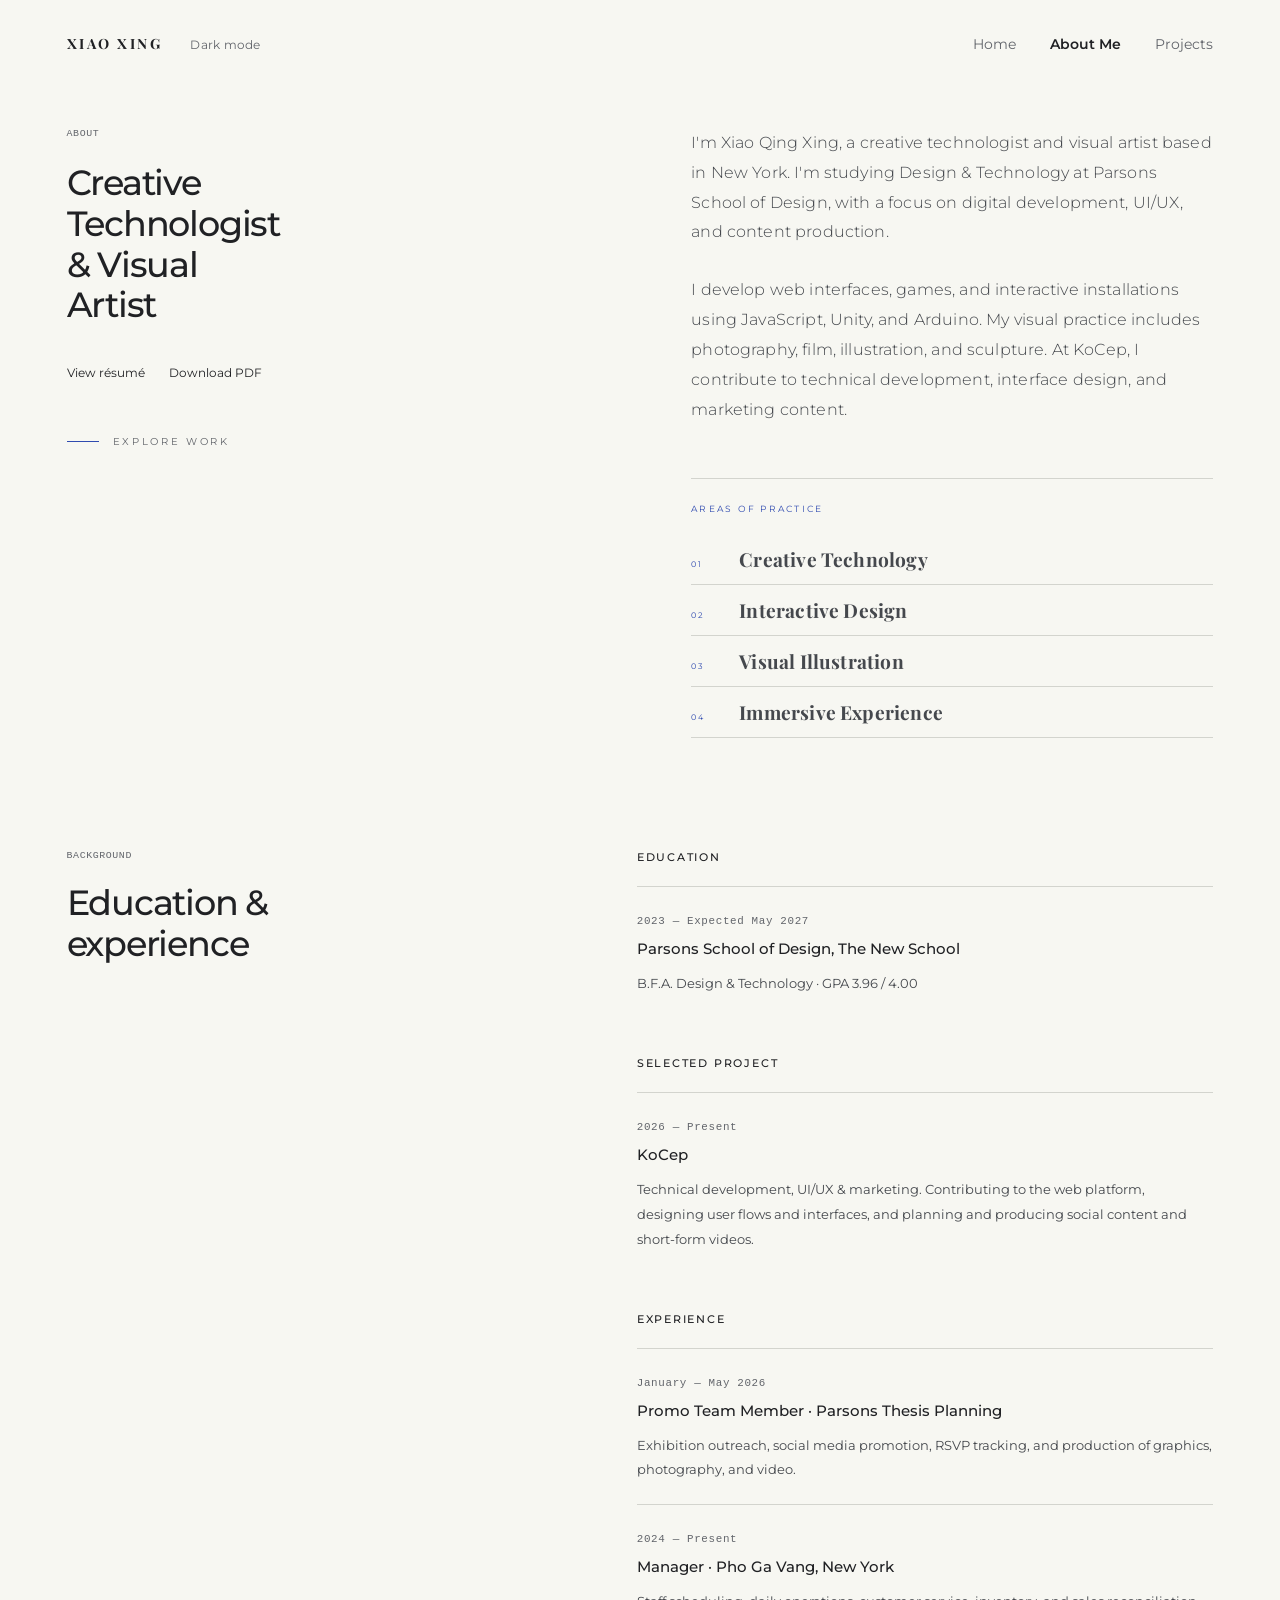
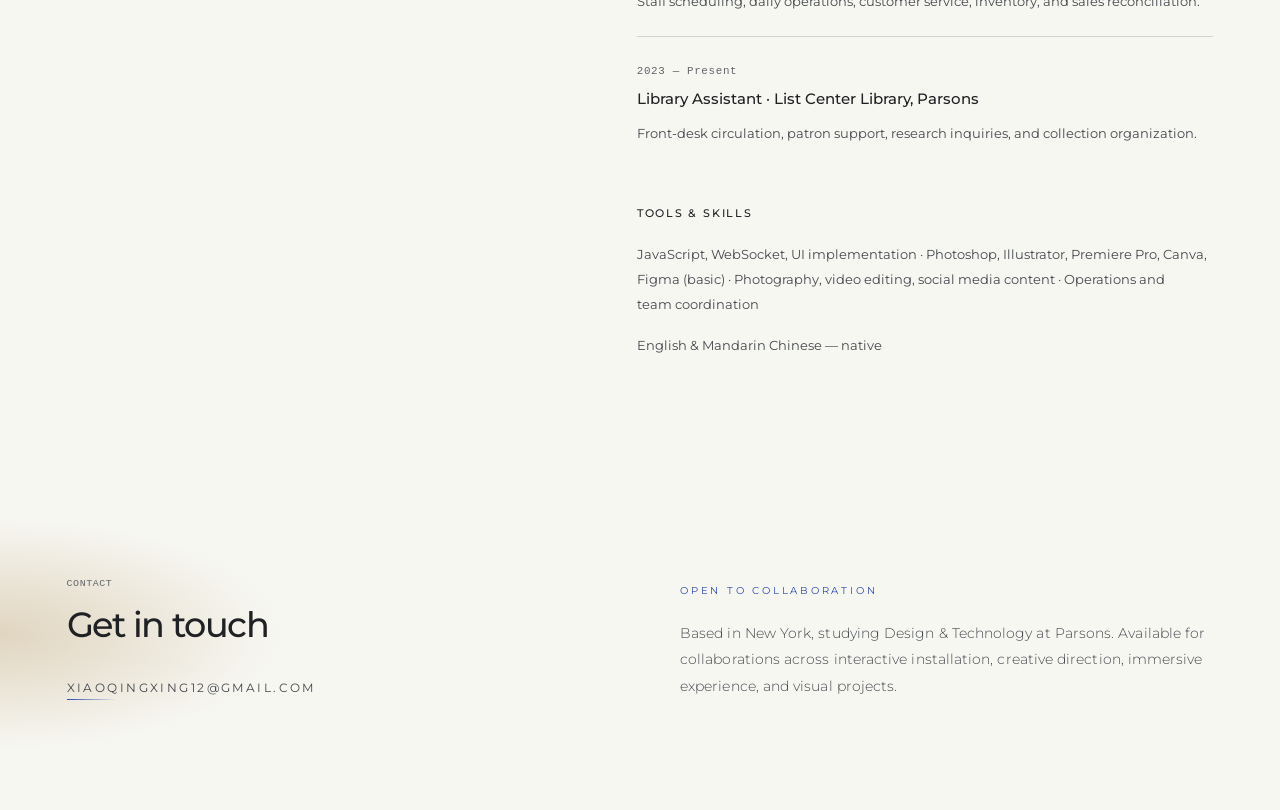
==== about.html @ e7145fca "new update" ====
<!DOCTYPE html>
<html lang="en">

<head>
  <meta charset="UTF-8">
  <meta name="viewport" content="width=device-width, initial-scale=1.0">
  <title>About Me — XIAO XING</title>
  <link rel="icon" type="image/svg+xml" href="favicon.svg">
  <link
    href="https://fonts.googleapis.com/css2?family=Playfair+Display:ital,wght@0,400;0,700;1,400;1,700&family=Montserrat:wght@300;400;500;600&display=swap"
    rel="stylesheet">
  <link rel="stylesheet" href="style.css">
</head>

<body>
  <script src="theme.js"></script>

  <nav id="mainNav" aria-label="Primary navigation">
    <div class="nav-inner">
      <div class="nav-left">
        <a class="logo" href="index.html">XIAO XING</a>
        <div class="theme-toggle"><button class="theme-button" id="themeToggle" type="button" aria-label="Switch to dark theme" aria-pressed="false">Dark mode</button></div>
      </div>
      <ul>
        <li><a href="index.html">Home</a></li>
        <li><a href="about.html" class="active" aria-current="page">About Me</a></li>
        <li><a href="projects.html">Projects</a></li>
      </ul>
    </div>
  </nav>

<main class="about-page">
  <section id="about-split">
    <div class="about-sticky-left">
      <span class="about-eyebrow">About</span>
      <h2 class="about-sticky-title">Creative<br><em>Technologist</em><br>&amp; Visual<br><em>Artist</em></h2>
      <div class="resume-actions"><a href="assets/xiao-xing-resume.pdf" target="_blank" rel="noopener">View résumé</a><a href="assets/xiao-xing-resume.pdf" download="Xiao-Qing-Xing-Resume.pdf">Download PDF</a></div>
      <a href="projects.html" class="about-sticky-cue">
        <span class="scroll-line"></span>
        <span class="scroll-label">explore work</span>
      </a>
    </div>
    <div class="about-scroll-right">
      <div class="about-panel about-panel--bio">
        <p class="about-bio">I'm Xiao Qing Xing, a creative technologist and visual artist based in New York. I'm studying Design &amp; Technology at Parsons School of Design, with a focus on digital development, UI/UX, and content production.</p>
        <p class="about-bio">I develop web interfaces, games, and interactive installations using JavaScript, Unity, and Arduino. My visual practice includes photography, film, illustration, and sculpture. At KoCep, I contribute to technical development, interface design, and marketing content.</p>
      </div>
      <div class="about-panel about-panel--tags">
        <span class="about-practice-label">Areas of practice</span>
        <div class="about-tags">
          <span class="about-tag">Creative Technology</span>
          <span class="about-tag">Interactive Design</span>
          <span class="about-tag">Visual Illustration</span>
          <span class="about-tag">Immersive Experience</span>
        </div>
      </div>
    </div>
  </section>

  <section class="resume-section" aria-labelledby="background-title">
    <div class="resume-heading"><span class="section-label">Background</span><h2 id="background-title">Education &amp;<br>experience</h2></div>
    <div class="resume-content">
      <h3>Education</h3>
      <article class="resume-entry"><span class="resume-date">2023 — Expected May 2027</span><h4>Parsons School of Design, The New School</h4><p>B.F.A. Design &amp; Technology · GPA 3.96 / 4.00</p></article>
      <h3>Selected project</h3>
      <article class="resume-entry"><span class="resume-date">2026 — Present</span><h4><a href="project.html?id=kocep">KoCep</a></h4><p>Technical development, UI/UX &amp; marketing. Contributing to the web platform, designing user flows and interfaces, and planning and producing social content and short-form videos.</p></article>
      <h3>Experience</h3>
      <article class="resume-entry"><span class="resume-date">January — May 2026</span><h4>Promo Team Member · Parsons Thesis Planning</h4><p>Exhibition outreach, social media promotion, RSVP tracking, and production of graphics, photography, and video.</p></article>
      <article class="resume-entry"><span class="resume-date">2024 — Present</span><h4>Manager · Pho Ga Vang, New York</h4><p>Staff scheduling, daily operations, customer service, inventory, and sales reconciliation.</p></article>
      <article class="resume-entry"><span class="resume-date">2023 — Present</span><h4>Library Assistant · List Center Library, Parsons</h4><p>Front-desk circulation, patron support, research inquiries, and collection organization.</p></article>
      <h3>Tools &amp; skills</h3>
      <p class="resume-skills">JavaScript, WebSocket, UI implementation · Photoshop, Illustrator, Premiere Pro, Canva, Figma (basic) · Photography, video editing, social media content · Operations and team coordination</p>
      <p class="resume-skills">English &amp; Mandarin Chinese — native</p>
    </div>
  </section>

  <section id="contact">
    <div class="contact-grid">
      <div class="contact-left reveal">
        <span class="section-label">Contact</span>
        <h2>Get in touch</h2>
        <a href="mailto:xiaoqingxing12@gmail.com" class="contact-email">xiaoqingxing12@gmail.com</a>
      </div>
      <div class="contact-right reveal">
        <span class="contact-bio-label">Open to collaboration</span>
        <p class="contact-bio">
          Based in New York, studying Design &amp; Technology at Parsons.
          Available for collaborations across interactive installation,
          creative direction, immersive experience, and visual projects.
        </p>

      </div>
    </div>
  </section>

</main>
  <script type="module" src="script.js"></script>
  <script src="cursor.js"></script>
</body>
</html>
---- style.css ----
*,
*::before,
*::after {
    margin: 0;
    padding: 0;
    box-sizing: border-box;
}

:root {
    --black: #020202;
    --white: #f4f0eb;
    --surface: #141414;
    --surface-2: #1c1c1c;
    --dim: rgba(255, 255, 255, 0.50);
    --mid: rgba(255, 255, 255, 0.76);
    --accent: #c8ff47;
    --accent-lo: rgba(200, 255, 71, 0.12);
    --serif: 'Playfair Display', serif;
    --sans: 'Montserrat', sans-serif;
    --ease: cubic-bezier(0.16, 1, 0.3, 1);
    --ease2: cubic-bezier(0.45, 0, 0.55, 1);
    --pad: 80px;
    --t1: .28s;
    --t2: .6s;
    --t3: 1.0s;
    --t4: 1.55s;
}

html {
    background: var(--black);
    color: var(--white);
    font-family: var(--sans);
    font-size: 17px;
    -webkit-font-smoothing: antialiased;
    scroll-behavior: auto;
}

body {
    background: var(--black);
    overflow-x: hidden;
}

a {
    color: inherit;
    text-decoration: none;
}

img,
video {
    display: block;
    max-width: 100%;
}

::selection {
    background: var(--accent);
    color: var(--black);
}

::-webkit-scrollbar {
    width: 1px;
    background: var(--black);
}

::-webkit-scrollbar-thumb {
    background: rgba(255, 255, 255, 0.08);
}

* {
    cursor: url("data:image/svg+xml,%3Csvg xmlns='http://www.w3.org/2000/svg' width='20' height='22' viewBox='0 0 20 22'%3E%3Cpath d='M2 1 L2 18 L6 13 L9 20 L12 18 L9 11 L14 11 Z' fill='%23020202' stroke='%23c8ff47' stroke-width='1.5' stroke-linejoin='miter'/%3E%3C/svg%3E") 2 1, auto;
}

a,
button,
.project,
.collage-card,
.hcard,
.related-card,
.gal-nav,
.gal-postcard,
.thumb,
.filter-btn {
    cursor: url("data:image/svg+xml,%3Csvg xmlns='http://www.w3.org/2000/svg' width='20' height='22' viewBox='0 0 20 22'%3E%3Cpath d='M2 1 L2 18 L6 13 L9 20 L12 18 L9 11 L14 11 Z' fill='%23020202' stroke='%23c8ff47' stroke-width='1.5' stroke-linejoin='miter'/%3E%3C/svg%3E") 2 1, pointer;
}

/* ===== NAV ===== */
nav {
    position: fixed;
    top: 0;
    width: 100%;
    height: 80px;
    padding: 0 var(--pad);
    display: flex;
    align-items: center;
    z-index: 500;
    transition: background var(--t2), backdrop-filter var(--t2);
    background: transparent;
}

nav.scrolled {
    background: rgba(2, 2, 2, 0.88);
    backdrop-filter: blur(16px);
    -webkit-backdrop-filter: blur(16px);
}

.nav-inner {
    position: relative;
    width: 100%;
    display: flex;
    align-items: center;
    justify-content: space-between;
}

/* Left side: logo + toggle stacked */
.nav-left {
    display: flex;
    flex-direction: column;
    gap: 6px;
    align-items: flex-start;
}

.logo {
    font-family: var(--serif);
    font-size: .92rem;
    font-weight: 400;
    letter-spacing: .48em;
    text-transform: uppercase;
    color: var(--white);
    transition: color var(--t1);
    line-height: 1;
}

.logo:hover {
    color: var(--accent);
}

/* ===== THEME TOGGLE ===== */
.theme-toggle {
    display: flex;
    align-items: center;
    gap: 8px;
}

.theme-toggle-label {
    font-size: .58rem;
    letter-spacing: .2em;
    text-transform: uppercase;
    color: var(--dim);
    transition: color var(--t1);
}

.theme-switch {
    position: relative;
    width: 38px;
    height: 20px;
}

.theme-switch input {
    opacity: 0;
    width: 0;
    height: 0;
}

.theme-slider {
    position: absolute;
    inset: 0;
    background: rgba(255, 255, 255, 0.08);
    border: 1px solid rgba(255, 255, 255, 0.14);
    transition: background var(--t2), border-color var(--t2);
    cursor: pointer;
}

.theme-slider::before {
    content: '';
    position: absolute;
    width: 12px;
    height: 12px;
    left: 3px;
    top: 3px;
    background: var(--accent);
    transition: transform var(--t2) var(--ease), background var(--t2);
}

.theme-switch input:checked+.theme-slider {
    background: rgba(0, 0, 0, 0.08);
    border-color: rgba(0, 0, 0, 0.18);
}

.theme-switch input:checked+.theme-slider::before {
    transform: translateX(18px);
}

nav ul {
    display: flex;
    gap: 46px;
    list-style: none;
}

nav a:not(.logo) {
    font-size: .68rem;
    letter-spacing: .2em;
    text-transform: uppercase;
    color: var(--dim);
    position: relative;
    padding-bottom: 3px;
    transition: color var(--t1);
}

nav a:not(.logo)::after {
    content: '';
    position: absolute;
    bottom: 0;
    left: 0;
    width: 0;
    height: 1px;
    background: var(--accent);
    transition: width var(--t2) var(--ease);
}

nav a:not(.logo):hover,
nav a.active {
    color: var(--white);
}

nav a:not(.logo):hover::after,
nav a.active::after {
    width: 100%;
}

/* ===== INTRO ===== */
#intro {
    height: 115vh;
    position: relative;
}

.intro-bg {
    position: absolute;
    inset: 0;
    will-change: transform;
    background:
        radial-gradient(ellipse 70% 50% at 50% 38%, #18120a 0%, transparent 68%),
        var(--black);
}

.intro-bg::after {
    content: '';
    position: absolute;
    inset: 0;
    pointer-events: none;
    opacity: .22;
    background-image: url("data:image/svg+xml,%3Csvg viewBox='0 0 512 512' xmlns='http://www.w3.org/2000/svg'%3E%3Cfilter id='g'%3E%3CfeTurbulence type='fractalNoise' baseFrequency='.72' numOctaves='4' stitchTiles='stitch'/%3E%3C/filter%3E%3Crect width='100%25' height='100%25' filter='url(%23g)' opacity='.06'/%3E%3C/svg%3E");
}

.intro-inner {
    position: sticky;
    top: 28%;
    text-align: center;
    z-index: 2;
    will-change: transform, opacity;
    padding: 0 var(--pad);
}

.intro-eyebrow {
    display: block;
    font-size: .64rem;
    letter-spacing: .42em;
    text-transform: uppercase;
    color: var(--dim);
    margin-bottom: 24px;
}

.intro-inner h1 {
    font-family: var(--serif);
    font-size: clamp(4.5rem, 10vw, 12rem);
    font-weight: 800;
    font-style: normal;
    letter-spacing: .16em;
    line-height: 1;
    color: var(--white);
}

.intro-divider {
    display: flex;
    align-items: center;
    gap: 18px;
    justify-content: center;
    margin: 20px 0;
}

.intro-divider span {
    display: block;
    height: 1px;
    width: 44px;
    background: linear-gradient(to right, transparent, var(--accent));
}

.intro-divider span:last-child {
    background: linear-gradient(to left, transparent, var(--accent));
}

.intro-divider i {
    display: block;
    width: 4px;
    height: 4px;
    border-radius: 50%;
    background: var(--accent);
    opacity: .6;
    font-style: normal;
}

.intro-sub {
    font-size: .68rem;
    letter-spacing: .26em;
    text-transform: uppercase;
    color: var(--dim);
    max-width: 520px;
    margin: 0 auto;
    line-height: 2;
}

.intro-scroll-hint {
    display: block;
    margin-top: 36px;
    font-size: .58rem;
    letter-spacing: .4em;
    text-transform: uppercase;
    color: var(--dim);
    animation: pulse 2.8s ease-in-out infinite;
    pointer-events: none;
}

@keyframes pulse {

    0%,
    100% {
        opacity: .15
    }

    50% {
        opacity: .6
    }
}

/* ===== SPLIT ABOUT ===== */
#about-split {
    display: grid;
    grid-template-columns: 1fr 1fr;
    position: relative;
}

.about-sticky-left {
    position: sticky;
    top: 0;
    height: 100vh;
    display: flex;
    flex-direction: column;
    justify-content: center;
    padding: 0 60px 0 var(--pad);
}

.about-eyebrow {
    font-size: .62rem;
    letter-spacing: .38em;
    text-transform: uppercase;
    color: var(--accent);
    margin-bottom: 24px;
    display: block;
}

.about-sticky-title {
    font-family: var(--serif);
    font-size: clamp(2.4rem, 3.8vw, 4.2rem);
    font-weight: 700;
    line-height: 1.14;
    color: var(--white);
}

.about-sticky-title em {
    font-style: italic;
}

.about-sticky-cue {
    display: flex;
    align-items: center;
    gap: 14px;
    margin-top: 44px;
    width: fit-content;
    transition: gap var(--t2);
}

.about-sticky-cue:hover {
    gap: 22px;
}

.scroll-line {
    display: block;
    width: 32px;
    height: 1px;
    background: var(--accent);
    transition: width var(--t2) var(--ease);
}

.about-sticky-cue:hover .scroll-line {
    width: 54px;
}

.scroll-label {
    font-size: .6rem;
    letter-spacing: .28em;
    text-transform: uppercase;
    color: var(--dim);
    transition: color var(--t1);
}

.about-sticky-cue:hover .scroll-label {
    color: var(--accent);
}

.about-scroll-right {
    display: flex;
    flex-direction: column;
}

.about-panel {
    min-height: 45vh;
    display: flex;
    flex-direction: column;
    justify-content: center;
    padding: 60px var(--pad) 60px 60px;
}

.about-panel--bio {
    min-height: 55vh;
}

.about-panel--tags {
    min-height: 35vh;
}

.about-panel--closing {
    min-height: 40vh;
    justify-content: flex-end;
    padding-bottom: 80px;
}

.about-bio {
    font-size: 1rem;
    line-height: 2.1;
    color: var(--mid);
    font-weight: 300;
    letter-spacing: .03em;
    max-width: 460px;
    margin-top: 1.8em;
}

.about-tags {
    display: flex;
    flex-wrap: wrap;
    gap: 10px;
}

.about-tag {
    font-size: .58rem;
    letter-spacing: .18em;
    text-transform: uppercase;
    color: var(--dim);
    border: 1px solid rgba(255, 255, 255, 0.07);
    padding: 8px 18px;
    transition: color var(--t1), border-color var(--t1);
}

.about-tag:hover {
    color: var(--accent);
    border-color: rgba(185, 160, 122, 0.35);
}

.about-closing-text {
    font-family: var(--serif);
    font-size: clamp(1.6rem, 2.8vw, 2.8rem);
    font-weight: 700;
    color: rgba(255, 255, 255, 0.22);
    line-height: 1.2;
    margin-bottom: 36px;
}

.about-closing-text em {
    font-style: italic;
}

.about-drop-line {
    width: 1px;
    height: 90px;
    background: linear-gradient(to bottom, var(--accent), transparent);
    opacity: .38;
}

/* ===== SECTION LABEL ===== */
.section-label {
    display: block;
    font-size: .62rem;
    letter-spacing: .34em;
    text-transform: uppercase;
    color: var(--accent);
    margin-bottom: 14px;
}

/* ===== CREATIVE TECH FEATURE ===== */
#creative-tech-feature {
    padding: 110px 0 0;
}

.ct-header {
    display: grid;
    grid-template-columns: 1fr 1fr;
    gap: 48px;
    padding: 0 var(--pad) 60px;
}

.ct-header-left h2 {
    font-family: var(--serif);
    font-size: clamp(2.2rem, 4vw, 4.6rem);
    font-weight: 700;
    line-height: 1.05;
    letter-spacing: .02em;
}

.ct-header-left h2 em {
    font-style: italic;
}

.ct-header-right {
    display: flex;
    flex-direction: column;
    justify-content: flex-end;
    gap: 22px;
}

.ct-desc {
    font-size: .9rem;
    line-height: 1.95;
    color: var(--mid);
    font-weight: 300;
    letter-spacing: .02em;
}

.ct-link {
    display: inline-flex;
    align-items: center;
    gap: 16px;
    font-size: .64rem;
    letter-spacing: .24em;
    text-transform: uppercase;
    color: var(--white);
    width: fit-content;
    transition: color var(--t1), gap var(--t2);
}

.link-line {
    display: block;
    width: 30px;
    height: 1px;
    background: var(--accent);
    transition: width var(--t2) var(--ease);
}

.ct-link:hover {
    color: var(--accent);
    gap: 22px;
}

.ct-link:hover .link-line {
    width: 50px;
}

/* ===== COLLAGE ===== */
.ct-collage {
    margin: 0 var(--pad);
    display: grid;
    grid-template-columns: repeat(12, 1fr);
    grid-template-rows: 280px 200px 240px;
    gap: 8px;
}

.collage-card {
    overflow: hidden;
    position: relative;
    background: var(--surface);
    min-height: 0;
}

/* ROW 1 — 3 cards: big | medium | small */
.collage-card[data-slot="1"] {
    grid-column: 1 / 6;
    grid-row: 1 / 2;
}

.collage-card[data-slot="2"] {
    grid-column: 6 / 10;
    grid-row: 1 / 2;
}

.collage-card[data-slot="3"] {
    grid-column: 10 / 13;
    grid-row: 1 / 2;
}

/* ROW 2 — 3 cards: small | small | wide */
.collage-card[data-slot="4"] {
    grid-column: 1 / 4;
    grid-row: 2 / 3;
}

.collage-card[data-slot="5"] {
    grid-column: 4 / 7;
    grid-row: 2 / 3;
}

.collage-card[data-slot="6"] {
    grid-column: 7 / 13;
    grid-row: 2 / 3;
}

/* ROW 3 — 3 cards: wide | medium | small */
.collage-card[data-slot="7"] {
    grid-column: 1 / 5;
    grid-row: 3 / 4;
}

.collage-card[data-slot="8"] {
    grid-column: 5 / 9;
    grid-row: 3 / 4;
}

.collage-card[data-slot="9"] {
    grid-column: 9 / 13;
    grid-row: 3 / 4;
}

.collage-card img {
    width: 100%;
    height: 100%;
    object-fit: cover;
    filter: brightness(1) saturate(1);
    transition: transform var(--t4) var(--ease), filter var(--t2);
}

.collage-card:hover img {
    transform: scale(1.055);
    filter: brightness(.82) saturate(1.08);
}

.collage-overlay {
    position: absolute;
    inset: 0;
    z-index: 1;
    background: linear-gradient(to top, rgba(2, 2, 2, .9) 0%, transparent 52%);
    opacity: 0;
    transition: opacity var(--t2);
}

.collage-card:hover .collage-overlay {
    opacity: 1;
}

.collage-caption {
    position: absolute;
    bottom: 0;
    left: 0;
    right: 0;
    padding: 18px 20px;
    z-index: 2;
    opacity: 0;
    transform: translateY(8px);
    transition: opacity var(--t2) var(--ease), transform var(--t2) var(--ease);
}

.collage-card:hover .collage-caption {
    opacity: 1;
    transform: translateY(0);
}

.collage-title {
    font-family: var(--serif);
    font-size: 1rem;
    font-style: normal;
    font-weight: 700;
    color: var(--white);
    display: block;
    line-height: 1.2;
}

.collage-year {
    font-size: .56rem;
    letter-spacing: .2em;
    color: var(--accent);
    text-transform: uppercase;
    margin-top: 4px;
    display: block;
}

.collage-badge {
    position: absolute;
    top: 12px;
    right: 12px;
    z-index: 3;
    font-size: .54rem;
    letter-spacing: .18em;
    text-transform: uppercase;
    color: var(--white);
    background: rgba(0, 0, 0, .55);
    border: 1px solid rgba(255, 255, 255, 0.1);
    padding: 4px 10px;
}

.collage-card.reveal {
    opacity: 0;
    transform: translateY(18px);
    transition: opacity var(--t3) var(--ease), transform var(--t3) var(--ease);
}

.collage-card.reveal.visible {
    opacity: 1;
    transform: translateY(0);
}

/* ===== INFINITE LOOP STRIP ===== */
#other-featured {
    padding: 110px 0 0;
}

.hscroll-header {
    padding: 0 var(--pad) 44px;
    display: flex;
    flex-direction: column;
}

.hscroll-header h2 {
    font-family: var(--serif);
    font-size: clamp(2rem, 3.4vw, 3.8rem);
    font-weight: 700;
    line-height: 1.05;
    letter-spacing: .02em;
}

.hscroll-header h2 em {
    font-style: italic;
}

.loop-strip-outer {
    position: relative;
    overflow: hidden;
    padding: 0 var(--pad);
    contain: layout;
}

.loop-fade-left,
.loop-fade-right {
    position: absolute;
    top: 0;
    bottom: 0;
    width: 120px;
    z-index: 4;
    pointer-events: none;
}

.loop-fade-left {
    left: 0;
    background: linear-gradient(to right, var(--black), transparent);
}

.loop-fade-right {
    right: 0;
    background: linear-gradient(to left, var(--black), transparent);
}

.loop-track-wrap {
    overflow: hidden;
    width: 100%;
    position: relative;
}

.loop-track {
    display: flex;
    gap: 14px;
    width: max-content;
    animation: loopScroll 36s linear infinite;
    will-change: transform;
    transform: translateZ(0);
    backface-visibility: hidden;
    -webkit-backface-visibility: hidden;
}

.loop-track:hover {
    animation-play-state: paused;
}

@keyframes loopScroll {
    0% {
        transform: translateX(0);
    }

    100% {
        transform: translateX(-50%);
    }
}

.hcard {
    flex: 0 0 300px;
    background: var(--surface);
    display: flex;
    flex-direction: column;
    overflow: hidden;
}

.hcard-img {
    width: 100%;
    aspect-ratio: 3/2;
    overflow: hidden;
    background: var(--surface-2);
    contain: strict;
}

.hcard-img img {
    width: 100%;
    height: 100%;
    object-fit: cover;
    filter: brightness(1) saturate(1);
    transition: transform var(--t4) var(--ease), filter var(--t2);
    content-visibility: auto;
}

.hcard:hover .hcard-img img {
    transform: scale(1.06);
    filter: brightness(.82) saturate(1.08);
}

.hcard-info {
    padding: 16px 18px 20px;
    display: flex;
    flex-direction: column;
    gap: 5px;
    border-top: 1px solid rgba(255, 255, 255, 0.04);
    transition: border-color var(--t1);
}

.hcard:hover .hcard-info {
    border-color: var(--accent);
}

.hcard-cat {
    font-size: .56rem;
    letter-spacing: .22em;
    text-transform: uppercase;
    color: var(--accent);
}

.hcard-title {
    font-family: var(--serif);
    font-size: 1rem;
    font-weight: 700;
    font-style: normal;
    color: var(--white);
    line-height: 1.22;
}

.hcard-year {
    font-size: .54rem;
    letter-spacing: .18em;
    color: var(--dim);
    text-transform: uppercase;
    margin-top: 2px;
}

.hscroll-hint {
    display: flex;
    align-items: center;
    gap: 16px;
    padding: 20px var(--pad);
    font-size: .58rem;
    letter-spacing: .3em;
    text-transform: uppercase;
    color: var(--dim);
}

.hscroll-line {
    flex: 1;
    height: 1px;
    background: rgba(255, 255, 255, 0.05);
}

/* ===== CONTACT ===== */
#contact {
    padding: 120px var(--pad) 110px;
    position: relative;
    overflow: hidden;
}

#contact::before {
    content: '';
    position: absolute;
    inset: 0;
    pointer-events: none;
    background: radial-gradient(ellipse 40% 60% at 0% 50%, #130f09 0%, transparent 55%);
}

.contact-grid {
    position: relative;
    display: grid;
    grid-template-columns: 1fr 1fr;
    gap: 80px;
    align-items: start;
}

.contact-left h2 {
    font-family: var(--serif);
    font-size: clamp(2.4rem, 4.6vw, 5rem);
    font-weight: 700;
    line-height: .96;
    letter-spacing: .02em;
    margin: 16px 0 32px;
    color: var(--white);
}

.contact-left h2 em {
    font-style: italic;
}

.contact-email {
    font-size: .76rem;
    letter-spacing: .2em;
    text-transform: uppercase;
    color: var(--mid);
    position: relative;
    padding-bottom: 5px;
    display: inline-block;
    transition: color var(--t1);
}

.contact-email::after {
    content: '';
    position: absolute;
    bottom: 0;
    left: 0;
    width: 100%;
    height: 1px;
    background: linear-gradient(to right, var(--accent), transparent);
    transform: scaleX(.2);
    transform-origin: left;
    transition: transform var(--t2) var(--ease);
}

.contact-email:hover {
    color: var(--accent);
}

.contact-email:hover::after {
    transform: scaleX(1);
}

.contact-right {
    display: flex;
    flex-direction: column;
    gap: 22px;
    padding-top: 6px;
}

.contact-bio-label {
    font-size: .62rem;
    letter-spacing: .28em;
    text-transform: uppercase;
    color: var(--accent);
    display: block;
    margin-bottom: 2px;
}

.contact-bio {
    font-size: .9rem;
    line-height: 2;
    color: var(--mid);
    font-weight: 300;
    letter-spacing: .02em;
}

.contact-collab {
    font-size: .82rem;
    letter-spacing: .04em;
    color: rgba(255, 255, 255, 0.35);
    line-height: 1.7;
    font-family: var(--serif);
    font-style: italic;
}

/* ===== REVEAL ===== */
.reveal {
    opacity: 0;
    transform: translateY(20px);
    transition: opacity var(--t3) var(--ease), transform var(--t3) var(--ease);
}

.reveal.visible {
    opacity: 1;
    transform: translateY(0);
}

/* ===== PAGE HERO ===== */
.page-hero {
    padding: 170px var(--pad) 60px;
    position: relative;
    overflow: hidden;
}

.page-hero h1 {
    font-family: var(--serif);
    font-size: clamp(3rem, 5.8vw, 7rem);
    font-weight: 800;
    line-height: .95;
    letter-spacing: .02em;
}

.page-hero h1 em {
    font-style: italic;
}

.page-hero-sub {
    font-size: .62rem;
    letter-spacing: .26em;
    text-transform: uppercase;
    color: var(--dim);
    margin-top: 18px;
    display: block;
}

/* ===== GALLERY NAV ===== */
.gallery-nav {
    position: sticky;
    top: 80px;
    z-index: 200;
    background: rgba(2, 2, 2, 0.9);
    backdrop-filter: blur(14px);
    -webkit-backdrop-filter: blur(14px);
    padding: 0 var(--pad);
    display: flex;
    align-items: center;
    gap: 28px;
    height: 54px;
}

.gallery-nav-label {
    font-size: .58rem;
    letter-spacing: .26em;
    text-transform: uppercase;
    color: var(--dim);
    flex-shrink: 0;
}

.filter-btns {
    display: flex;
    gap: 2px;
}

.filter-btn {
    font-size: .58rem;
    letter-spacing: .18em;
    text-transform: uppercase;
    color: var(--dim);
    border: none;
    padding: 6px 16px;
    background: none;
    font-family: var(--sans);
    transition: color var(--t1);
    position: relative;
}

.filter-btn:hover {
    color: var(--white);
}

.filter-btn.active {
    color: var(--white);
}

.filter-btn.active::after {
    content: '';
    position: absolute;
    bottom: -1px;
    left: 16px;
    right: 16px;
    height: 1px;
    background: var(--accent);
}

.gallery-count-label {
    margin-left: auto;
    font-size: .58rem;
    letter-spacing: .18em;
    color: var(--dim);
    text-transform: uppercase;
    flex-shrink: 0;
}

/* ===== PROJECT GRID ===== */
.projects-wrap {
    padding: 0 var(--pad) 100px;
}

.year-marker {
    display: flex;
    align-items: center;
    gap: 24px;
    padding: 52px 0 16px;
}

.year-marker-num {
    font-family: var(--serif);
    font-size: 4.5rem;
    font-weight: 800;
    font-style: normal;
    color: rgba(255, 255, 255, 0.07);
    line-height: 1;
    flex-shrink: 0;
    user-select: none;
}

.year-marker-line {
    flex: 1;
    height: 1px;
    background: rgba(255, 255, 255, 0.04);
}

.projects-grid {
    display: grid;
    grid-template-columns: repeat(12, 1fr);
    gap: 14px;
}

.project {
    display: block;
    position: relative;
    overflow: hidden;
    grid-column: span 4;
    aspect-ratio: 3/4;
    background: var(--surface);
    opacity: 0;
    transform: translateY(16px);
    transition: opacity var(--t3) var(--ease), transform var(--t3) var(--ease);
}

.project.visible {
    opacity: 1;
    transform: translateY(0);
}

.project.hidden {
    display: none;
}

.project:nth-child(9n+1) {
    grid-column: span 7;
    aspect-ratio: 7/5;
}

.project:nth-child(9n+2) {
    grid-column: span 5;
    aspect-ratio: 5/6;
}

.project:nth-child(9n+3) {
    grid-column: span 4;
}

.project:nth-child(9n+4) {
    grid-column: span 4;
}

.project:nth-child(9n+5) {
    grid-column: span 4;
}

.project:nth-child(9n+6) {
    grid-column: span 5;
    aspect-ratio: 5/4;
}

.project:nth-child(9n+7) {
    grid-column: span 7;
    aspect-ratio: 7/5;
}

.project:nth-child(9n+8) {
    grid-column: span 6;
    aspect-ratio: 1/1;
}

.project:nth-child(9n+9) {
    grid-column: span 6;
    aspect-ratio: 1/1;
}

.project-media {
    position: absolute;
    inset: 0;
    overflow: hidden;
}

.project-media img {
    width: 100%;
    height: 100%;
    object-fit: cover;
    filter: brightness(1) saturate(1);
    transition: transform var(--t4) var(--ease), filter var(--t2);
}

.project:hover .project-media img {
    transform: scale(1.055);
    filter: brightness(.8) saturate(1.06);
}

.project-vignette {
    position: absolute;
    inset: 0;
    z-index: 1;
    background: linear-gradient(to top, rgba(2, 2, 2, .9) 0%, rgba(2, 2, 2, .18) 45%, transparent 65%);
}

.project-view {
    position: absolute;
    top: 18px;
    right: 18px;
    z-index: 3;
    font-size: .56rem;
    letter-spacing: .26em;
    text-transform: uppercase;
    color: var(--white);
    display: flex;
    align-items: center;
    gap: 8px;
    opacity: 0;
    transform: translateY(-4px);
    transition: opacity var(--t2) var(--ease), transform var(--t2) var(--ease);
}

.project-view::before {
    content: '';
    width: 12px;
    height: 1px;
    background: var(--accent);
}

.project:hover .project-view {
    opacity: 1;
    transform: translateY(0);
}

.project-info {
    position: absolute;
    bottom: 0;
    left: 0;
    right: 0;
    padding: 22px 20px 20px;
    z-index: 2;
}

.project-meta {
    display: flex;
    align-items: center;
    gap: 10px;
    margin-bottom: 6px;
    opacity: 0;
    transform: translateY(5px);
    transition: opacity var(--t2) var(--ease), transform var(--t2) var(--ease);
}

.project:hover .project-meta {
    opacity: 1;
    transform: translateY(0);
}

.project-category {
    font-size: .54rem;
    letter-spacing: .2em;
    text-transform: uppercase;
    color: var(--accent);
}

.project-year {
    font-size: .54rem;
    letter-spacing: .16em;
    color: var(--dim);
}

.project-title {
    font-family: var(--serif);
    font-size: clamp(.96rem, 1.2vw, 1.36rem);
    font-weight: 700;
    font-style: normal;
    line-height: 1.18;
    transform: translateY(4px);
    transition: transform var(--t2) var(--ease);
}

.project:hover .project-title {
    transform: translateY(0);
}

.project-desc {
    font-size: .66rem;
    color: var(--mid);
    margin-top: 5px;
    opacity: 0;
    transform: translateY(4px);
    transition: opacity var(--t2) .04s var(--ease), transform var(--t2) .04s var(--ease);
}

.project:hover .project-desc {
    opacity: 1;
    transform: translateY(0);
}

.proj-badge {
    position: absolute;
    bottom: 20px;
    right: 20px;
    z-index: 3;
    font-size: .54rem;
    letter-spacing: .18em;
    color: var(--accent);
    border: 1px solid rgba(185, 160, 122, .22);
    padding: 4px 10px;
    transition: border-color var(--t1), background var(--t1);
}

.project:hover .proj-badge {
    border-color: var(--accent);
    background: var(--accent-lo);
}

/* ===== SECTION DIVIDER ===== */
.section-divider {
    padding: 60px var(--pad) 20px;
    display: flex;
    align-items: center;
    gap: 22px;
}

.section-divider::before,
.section-divider::after {
    content: '';
    flex: 1;
    height: 1px;
    background: rgba(255, 255, 255, 0.04);
}

.section-divider span {
    font-size: .58rem;
    letter-spacing: .28em;
    text-transform: uppercase;
    color: var(--dim);
    flex-shrink: 0;
}

/* ===== PROJECT DETAIL ===== */
.project-detail-page {
    background: var(--black);
}

.detail-main {
    max-width: 1200px;
    margin: 0 auto;
    padding: 130px var(--pad) 130px;
}

.detail-header {
    display: flex;
    align-items: center;
    gap: 24px;
    margin-bottom: 56px;
    padding-bottom: 20px;
    border-bottom: 1px solid rgba(255, 255, 255, 0.04);
}

.back-link {
    font-size: .62rem;
    letter-spacing: .24em;
    text-transform: uppercase;
    color: var(--dim);
    display: flex;
    align-items: center;
    gap: 10px;
    transition: color var(--t1), gap var(--t2);
}

.back-link::before {
    content: '';
    width: 18px;
    height: 1px;
    background: currentColor;
    transition: width var(--t2) var(--ease);
}

.back-link:hover {
    color: var(--accent);
    gap: 14px;
}

.back-link:hover::before {
    width: 28px;
}

.detail-breadcrumb {
    font-size: .62rem;
    letter-spacing: .2em;
    text-transform: uppercase;
    color: var(--accent);
}

.detail-title-block {
    display: grid;
    grid-template-columns: 1fr auto;
    align-items: end;
    gap: 30px;
    margin-bottom: 46px;
}

.detail-title-block h1 {
    font-family: var(--serif);
    font-size: clamp(2.6rem, 5vw, 6.5rem);
    font-weight: 800;
    font-style: normal;
    line-height: .94;
}

.detail-meta {
    display: flex;
    flex-direction: column;
    align-items: flex-end;
    gap: 6px;
    padding-bottom: 8px;
}

.detail-year {
    font-family: var(--serif);
    font-size: 1.7rem;
    font-weight: 700;
    font-style: normal;
    color: var(--accent);
    line-height: 1;
}

.detail-cat-label {
    font-size: .58rem;
    letter-spacing: .22em;
    text-transform: uppercase;
    color: var(--dim);
}

.detail-media {
    margin-bottom: 46px;
}

.detail-image {
    width: 100%;
    max-height: 90vh;
    object-fit: contain;
    background: var(--surface);
}

.detail-video {
    width: 100%;
    max-height: 85vh;
    background: var(--black);
}

.detail-experience {
    display: inline-flex;
    align-items: center;
    gap: 16px;
    margin-bottom: 46px;
    font-size: .66rem;
    letter-spacing: .26em;
    text-transform: uppercase;
    color: var(--black);
    background: var(--accent);
    padding: 16px 30px;
    transition: background var(--t1);
}

.detail-experience:hover {
    background: var(--white);
}

.detail-experience::after {
    content: '→';
    font-size: .8rem;
}

.gallery-viewer {
    width: 100%;
}

.gallery-main {
    position: relative;
    background: var(--surface);
    width: 100%;
    aspect-ratio: 16/10;
    overflow: hidden;
    margin-bottom: 8px;
}

.gallery-main img {
    width: 100%;
    height: 100%;
    object-fit: contain;
    transition: opacity .26s var(--ease2);
}

.gal-nav {
    position: absolute;
    top: 50%;
    transform: translateY(-50%);
    background: rgba(2, 2, 2, .6);
    border: 1px solid rgba(255, 255, 255, 0.1);
    color: var(--white);
    font-size: .9rem;
    width: 48px;
    height: 48px;
    display: flex;
    align-items: center;
    justify-content: center;
    z-index: 10;
    transition: background var(--t1), border-color var(--t1);
}

.gal-nav:hover {
    background: var(--accent-lo);
    border-color: var(--accent);
}

.gal-prev {
    left: 20px;
}

.gal-next {
    right: 20px;
}

.gal-counter {
    position: absolute;
    bottom: 16px;
    right: 20px;
    font-size: .56rem;
    letter-spacing: .18em;
    color: var(--dim);
}

.gallery-thumbs {
    display: flex;
    gap: 6px;
    overflow-x: auto;
    scrollbar-width: none;
}

.gallery-thumbs::-webkit-scrollbar {
    display: none;
}

.gallery-thumbs .thumb {
    width: 80px;
    height: 54px;
    object-fit: cover;
    flex-shrink: 0;
    opacity: .28;
    border: 1px solid transparent;
    filter: grayscale(.4);
    transition: opacity var(--t1), filter var(--t1);
}

.gallery-thumbs .thumb:hover {
    opacity: .6;
}

.gallery-thumbs .thumb.active {
    opacity: 1;
    border-color: var(--accent);
    filter: none;
}

.detail-body {
    display: grid;
    grid-template-columns: 1fr 1fr;
    gap: 50px;
    padding: 48px 0;
    margin-bottom: 68px;
    border-top: 1px solid rgba(255, 255, 255, 0.04);
    border-bottom: 1px solid rgba(255, 255, 255, 0.04);
}

.detail-description {
    font-size: .92rem;
    line-height: 2;
    color: var(--mid);
    font-weight: 300;
    letter-spacing: .02em;
}

.detail-link-wrap {
    display: flex;
    align-items: flex-start;
    justify-content: flex-end;
    padding-top: 4px;
}

.detail-link {
    display: inline-flex;
    align-items: center;
    gap: 14px;
    font-size: .64rem;
    letter-spacing: .24em;
    text-transform: uppercase;
    color: var(--white);
    transition: color var(--t1), gap var(--t2);
}

.detail-link::after {
    content: '';
    width: 24px;
    height: 1px;
    background: var(--accent);
    transition: width var(--t2) var(--ease);
}

.detail-link:hover {
    color: var(--accent);
    gap: 20px;
}

.detail-link:hover::after {
    width: 40px;
}

.detail-related {
    padding-top: 16px;
}

.related-heading {
    font-size: .62rem;
    letter-spacing: .28em;
    text-transform: uppercase;
    color: var(--dim);
    margin-bottom: 24px;
}

.related-grid {
    display: grid;
    grid-template-columns: repeat(3, 1fr);
    gap: 14px;
}

.related-card {
    display: block;
    overflow: hidden;
}

.related-thumb {
    aspect-ratio: 4/3;
    overflow: hidden;
    background: var(--surface);
}

.related-thumb img {
    width: 100%;
    height: 100%;
    object-fit: cover;
    opacity: .72;
    filter: grayscale(.15);
    transition: transform var(--t4) var(--ease), opacity var(--t2), filter var(--t2);
}

.related-card:hover .related-thumb img {
    transform: scale(1.055);
    opacity: 1;
    filter: none;
}

.related-info {
    padding: 12px 0 16px;
}

.related-title {
    font-family: var(--serif);
    font-size: .9rem;
    font-style: normal;
    font-weight: 700;
    color: var(--white);
    line-height: 1.22;
}

.related-year {
    font-size: .54rem;
    letter-spacing: .16em;
    color: var(--dim);
    margin-top: 4px;
}

.not-found {
    display: flex;
    flex-direction: column;
    align-items: center;
    justify-content: center;
    min-height: 100vh;
    gap: 14px;
    font-size: .66rem;
    letter-spacing: .22em;
    color: var(--dim);
    text-transform: uppercase;
}

.not-found a {
    color: var(--accent);
}

/* ===== RESPONSIVE ===== */
@media (max-width: 1100px) {
    :root {
        --pad: 48px;
    }

    .ct-collage {
        grid-template-columns: repeat(6, 1fr);
        grid-template-rows: 220px 180px 200px;
    }

    .collage-card[data-slot="1"] {
        grid-column: 1/4;
        grid-row: 1/2;
    }

    .collage-card[data-slot="2"] {
        grid-column: 4/6;
        grid-row: 1/2;
    }

    .collage-card[data-slot="3"] {
        grid-column: 6/7;
        grid-row: 1/2;
    }

    .collage-card[data-slot="4"] {
        grid-column: 1/3;
        grid-row: 2/3;
    }

    .collage-card[data-slot="5"] {
        grid-column: 3/5;
        grid-row: 2/3;
    }

    .collage-card[data-slot="6"] {
        grid-column: 5/7;
        grid-row: 2/3;
    }

    .collage-card[data-slot="7"] {
        grid-column: 1/3;
        grid-row: 3/4;
    }

    .collage-card[data-slot="8"] {
        grid-column: 3/5;
        grid-row: 3/4;
    }

    .collage-card[data-slot="9"] {
        grid-column: 5/7;
        grid-row: 3/4;
    }

    .ct-header {
        grid-template-columns: 1fr;
        gap: 20px;
    }

    .contact-grid {
        grid-template-columns: 1fr;
        gap: 48px;
    }

    .detail-title-block {
        grid-template-columns: 1fr;
        gap: 10px;
    }

    .detail-meta {
        align-items: flex-start;
    }

    .detail-body {
        grid-template-columns: 1fr;
        gap: 26px;
    }

    .detail-link-wrap {
        justify-content: flex-start;
    }

    .about-sticky-left {
        padding: 0 40px 0 var(--pad);
    }

    .about-panel {
        padding: 60px var(--pad) 60px 40px;
    }
}

@media (max-width: 900px) {
    #about-split {
        grid-template-columns: 1fr;
    }

    .about-sticky-left {
        position: relative;
        height: auto;
        min-height: 50vh;
        padding: 80px var(--pad) 60px;
    }

    .about-panel {
        padding: 60px var(--pad);
        min-height: auto;
    }

    .about-panel--closing {
        padding-bottom: 80px;
    }
}

@media (max-width: 768px) {
    :root {
        --pad: 28px;
    }

    nav {
        padding: 0 var(--pad);
        height: 72px;
    }

    nav ul {
        gap: 20px;
    }

    .nav-left {
        gap: 4px;
    }

    .logo {
        font-size: .82rem;
    }

    .intro-inner h1 {
        font-size: clamp(3rem, 11vw, 5.5rem);
        letter-spacing: .2em;
    }

    #intro {
        height: 65vh;
        min-height: 480px;
    }

    .ct-collage {
        grid-template-columns: repeat(2, 1fr);
        grid-template-rows: repeat(5, 180px);
        gap: 6px;
    }

    .collage-card[data-slot="1"] {
        grid-column: 1/3;
        grid-row: 1/2;
    }

    .collage-card[data-slot="2"] {
        grid-column: 1/2;
        grid-row: 2/3;
    }

    .collage-card[data-slot="3"] {
        grid-column: 2/3;
        grid-row: 2/3;
    }

    .collage-card[data-slot="4"] {
        grid-column: 1/3;
        grid-row: 3/4;
    }

    .collage-card[data-slot="5"] {
        grid-column: 1/2;
        grid-row: 4/5;
    }

    .collage-card[data-slot="6"] {
        grid-column: 2/3;
        grid-row: 4/5;
    }

    .collage-card[data-slot="7"] {
        grid-column: 1/3;
        grid-row: 5/6;
    }

    .collage-card[data-slot="8"] {
        display: none;
    }

    .collage-card[data-slot="9"] {
        display: none;
    }

    .projects-grid {
        gap: 10px;
    }

    .project:nth-child(n) {
        grid-column: span 12;
        aspect-ratio: 4/3;
    }

    .hcard {
        flex: 0 0 240px;
    }

    .page-hero {
        padding: 120px var(--pad) 40px;
    }

    .detail-main {
        padding: 100px var(--pad) 80px;
    }

    .related-grid {
        grid-template-columns: repeat(2, 1fr);
    }

    .gallery-nav {
        padding: 0 var(--pad);
        top: 72px;
    }

    .year-marker-num {
        font-size: 3rem;
    }

    .projects-wrap {
        padding: 0 var(--pad) 80px;
    }
}

@media (max-width: 480px) {
    :root {
        --pad: 20px;
    }

    nav ul {
        display: none;
    }

    .related-grid {
        grid-template-columns: 1fr;
    }

    .detail-title-block h1 {
        font-size: clamp(2rem, 8vw, 3.2rem);
    }

    .filter-btns {
        overflow-x: auto;
        scrollbar-width: none;
    }

    .filter-btns::-webkit-scrollbar {
        display: none;
    }
}

/* ===== LIGHT THEME ===== */
body.light {
    --black: #f2ede6;
    --white: #1a1a18;
    --surface: #e8e2d9;
    --surface-2: #ddd7ce;
    --dim: rgba(0, 0, 0, 0.50);
    --mid: rgba(0, 0, 0, 0.72);
    --accent: #3e7a00;
    --accent-lo: rgba(62, 122, 0, 0.10);
    background: #f2ede6;
    color: #1a1a18;
}

body.light .intro-bg {
    background:
        radial-gradient(ellipse 70% 50% at 50% 38%, #ddd4c0 0%, transparent 68%),
        #f2ede6;
}

body.light .intro-bg::after {
    opacity: .06;
}

body.light .project-vignette {
    background: linear-gradient(to top, rgba(242, 237, 230, .92) 0%, rgba(242, 237, 230, .15) 45%, transparent 65%);
}

body.light .collage-overlay {
    background: linear-gradient(to top, rgba(242, 237, 230, .92) 0%, transparent 52%);
}

body.light .year-marker-num {
    color: rgba(0, 0, 0, 0.06);
}

body.light .year-marker-line {
    background: rgba(0, 0, 0, 0.06);
}

body.light .hcard-info {
    border-top-color: rgba(0, 0, 0, 0.06);
}

body.light .detail-header,
body.light .detail-body {
    border-color: rgba(0, 0, 0, 0.06);
}

body.light .gal-nav {
    background: rgba(242, 237, 230, .7);
    border-color: rgba(0, 0, 0, 0.12);
    color: #1a1a18;
}

body.light .about-closing-text {
    color: rgba(0, 0, 0, 0.18);
}

body.light #contact::before {
    background: radial-gradient(ellipse 40% 60% at 0% 50%, #e0d5c0 0%, transparent 55%);
}

body.light nav.scrolled {
    background: rgba(242, 237, 230, 0.92);
}

body.light .loop-fade-left {
    background: linear-gradient(to right, #f2ede6, transparent);
}

body.light .loop-fade-right {
    background: linear-gradient(to left, #f2ede6, transparent);
}

body.light .gallery-nav {
    background: rgba(242, 237, 230, 0.92);
}

body.light ::-webkit-scrollbar {
    background: #f2ede6;
}

body.light ::-webkit-scrollbar-thumb {
    background: rgba(0, 0, 0, 0.1);
}

body.light * {
    cursor: url("data:image/svg+xml,%3Csvg xmlns='http://www.w3.org/2000/svg' width='20' height='22' viewBox='0 0 20 22'%3E%3Cpath d='M2 1 L2 18 L6 13 L9 20 L12 18 L9 11 L14 11 Z' fill='%23f2ede6' stroke='%233e7a00' stroke-width='1.5' stroke-linejoin='miter'/%3E%3C/svg%3E") 2 1, auto;
}

body.light a,
body.light button,
body.light .project,
body.light .collage-card,
body.light .hcard,
body.light .related-card,
body.light .gal-nav,
body.light .gal-postcard,
body.light .thumb,
body.light .filter-btn {
    cursor: url("data:image/svg+xml,%3Csvg xmlns='http://www.w3.org/2000/svg' width='20' height='22' viewBox='0 0 20 22'%3E%3Cpath d='M2 1 L2 18 L6 13 L9 20 L12 18 L9 11 L14 11 Z' fill='%23f2ede6' stroke='%233e7a00' stroke-width='1.5' stroke-linejoin='miter'/%3E%3C/svg%3E") 2 1, pointer;
}

body.light .theme-slider {
    background: rgba(0, 0, 0, 0.08);
    border-color: rgba(0, 0, 0, 0.18);
}

/* ===== DETAIL MEDIUM ===== */
.detail-medium {
    font-size: .62rem;
    letter-spacing: .22em;
    text-transform: uppercase;
    color: var(--accent);
    margin-top: 18px;
    padding-top: 18px;
    border-top: 1px solid rgba(255, 255, 255, 0.04);
}

body.light .detail-medium {
    border-top-color: rgba(0, 0, 0, 0.06);
}

/* ===== 3D GALLERY CYLINDER ===== */
.cyl-container {
    position: relative;
    height: 75vh;
    min-height: 520px;
    overflow: hidden;
    background: var(--black);
    margin-bottom: 60px;
    user-select: none;
    -webkit-user-select: none;
    touch-action: pan-y;
}

.cyl-container.is-dragging,
.cyl-container.is-dragging * {
    cursor: grabbing;
}

.cyl-container::after {
    content: '';
    position: absolute;
    inset: 0;
    pointer-events: none;
    z-index: 5;
    background:
        linear-gradient(to bottom, var(--black) 0%, transparent 16%, transparent 84%, var(--black) 100%),
        linear-gradient(to right, var(--black) 0%, transparent 12%, transparent 88%, var(--black) 100%);
}

.gal-loading {
    position: absolute;
    top: 50%;
    left: 50%;
    transform: translate(-50%, -50%);
    font-size: 9px;
    letter-spacing: .22em;
    text-transform: uppercase;
    color: var(--dim);
    pointer-events: none;
}

.gallery-cylinder {
    position: relative;
    width: 1px;
    height: 1px;
    transform-style: preserve-3d;
    will-change: transform;
}

.gal-item-wrap {
    position: absolute;
    top: 0;
    left: 0;
    width: 180px;
    transform-style: preserve-3d;
    backface-visibility: hidden;
    -webkit-backface-visibility: hidden;
}

.gal-string {
    width: 1px;
    height: 70px;
    background: linear-gradient(to bottom, transparent 0%, rgba(200, 255, 71, 0.32) 100%);
    margin: 0 auto;
}

.gal-postcard {
    display: block;
    width: 180px;
    background: var(--surface);
    border-radius: 2px;
    overflow: hidden;
    box-shadow:
        0 10px 32px rgba(0, 0, 0, 0.6),
        0 2px 8px rgba(0, 0, 0, 0.3);
    text-decoration: none;
    backface-visibility: hidden;
    -webkit-backface-visibility: hidden;
    transform-origin: top center;
    transition: box-shadow 0.4s ease;
    pointer-events: auto;
    -webkit-user-drag: none;
}

.gal-postcard:hover {
    box-shadow:
        0 18px 52px rgba(0, 0, 0, 0.75),
        0 0 22px rgba(200, 255, 71, 0.15);
}

.gal-postcard-img {
    width: 100%;
    height: 116px;
    overflow: hidden;
    background: var(--surface-2);
}

.gal-postcard-img img {
    width: 100%;
    height: 100%;
    object-fit: cover;
    pointer-events: none;
    display: block;
    transition: transform 0.5s cubic-bezier(0.16, 1, 0.3, 1);
}

.gal-postcard:hover .gal-postcard-img img {
    transform: scale(1.07);
}

.gal-postcard-info {
    padding: 9px 12px 11px;
    border-top: 1px solid rgba(255, 255, 255, 0.06);
}

.gal-postcard-cat {
    display: block;
    font-size: 8px;
    letter-spacing: 0.14em;
    text-transform: uppercase;
    color: var(--accent);
    margin-bottom: 3px;
}

.gal-postcard-title {
    display: block;
    font-family: var(--serif);
    font-size: 12px;
    line-height: 1.3;
    color: var(--white);
    margin-bottom: 2px;
    overflow: hidden;
    text-overflow: ellipsis;
    white-space: nowrap;
}

.gal-postcard-year {
    display: block;
    font-size: 9px;
    color: var(--dim);
    letter-spacing: 0.1em;
}

.gal-drag-hint {
    position: absolute;
    bottom: 22px;
    left: 50%;
    transform: translateX(-50%);
    font-size: 9px;
    letter-spacing: 0.22em;
    text-transform: uppercase;
    color: var(--dim);
    pointer-events: none;
    white-space: nowrap;
    opacity: 0;
    z-index: 5;
    animation: hintFadeInOut 5s ease 0.8s forwards;
}

@keyframes hintFadeInOut {
    0% { opacity: 0; }
    10% { opacity: 1; }
    78% { opacity: 1; }
    100% { opacity: 0; }
}

.gallery-empty {
    padding: 80px var(--pad);
    text-align: center;
    font-size: .62rem;
    letter-spacing: .22em;
    text-transform: uppercase;
    color: var(--dim);
}

body.light .gal-postcard {
    background: #faf7f2;
    box-shadow: 0 6px 24px rgba(0, 0, 0, 0.14);
}

body.light .gal-postcard:hover {
    box-shadow: 0 14px 40px rgba(0, 0, 0, 0.22), 0 0 16px rgba(62, 122, 0, 0.1);
}

body.light .gal-postcard-info {
    border-top-color: rgba(0, 0, 0, 0.07);
}

body.light .gal-postcard-title {
    color: var(--black);
}

body.light .gal-string {
    background: linear-gradient(to bottom, transparent 0%, rgba(62, 122, 0, 0.28) 100%);
}

/* ===== EDITORIAL ARCHIVE GRID ===== */
.archive-grid {
    display: grid;
    grid-template-columns: repeat(12, minmax(0, 1fr));
    gap: clamp(34px, 5vw, 76px) clamp(18px, 2.4vw, 38px);
    padding: 24px var(--pad) 120px;
}

.archive-card {
    grid-column: span 4;
    display: block;
    min-width: 0;
    color: var(--white);
    text-decoration: none;
}

.archive-card-media {
    position: relative;
    aspect-ratio: 4 / 3;
    overflow: hidden;
    background: var(--surface);
}

.archive-card-media::after {
    content: '';
    position: absolute;
    inset: 0;
    pointer-events: none;
    background: linear-gradient(to top, rgba(2, 2, 2, .42), transparent 45%);
    opacity: 0;
    transition: opacity .45s var(--ease);
}

.archive-card-media img {
    width: 100%;
    height: 100%;
    object-fit: cover;
    transition: transform .75s var(--ease), filter .45s ease;
}

.archive-card-view {
    position: absolute;
    right: 18px;
    bottom: 16px;
    z-index: 1;
    font-size: .54rem;
    letter-spacing: .2em;
    text-transform: uppercase;
    color: #fff;
    opacity: 0;
    transform: translateY(6px);
    transition: opacity .35s ease, transform .45s var(--ease);
    pointer-events: none;
}

.archive-card-info {
    display: flex;
    align-items: flex-start;
    justify-content: space-between;
    gap: 20px;
    padding-top: 14px;
    border-top: 1px solid transparent;
    transition: border-color .35s ease;
}

.archive-card-category,
.archive-card-year {
    display: block;
    font-size: .53rem;
    letter-spacing: .2em;
    text-transform: uppercase;
    color: var(--dim);
}

.archive-card-title {
    margin-top: 6px;
    font-family: var(--serif);
    font-size: clamp(1rem, 1.35vw, 1.4rem);
    font-weight: 700;
    line-height: 1.18;
    color: var(--white);
    transition: color .3s ease;
}

.archive-card-year {
    flex: 0 0 auto;
    padding-top: 2px;
}

.archive-card:hover .archive-card-media img,
.archive-card:focus-visible .archive-card-media img {
    transform: scale(1.025);
    filter: brightness(.88);
}

.archive-card:hover .archive-card-media::after,
.archive-card:focus-visible .archive-card-media::after,
.archive-card:hover .archive-card-view,
.archive-card:focus-visible .archive-card-view {
    opacity: 1;
}

.archive-card:hover .archive-card-view,
.archive-card:focus-visible .archive-card-view {
    transform: translateY(0);
}

.archive-card:hover .archive-card-info,
.archive-card:focus-visible .archive-card-info {
    border-color: var(--accent);
}

.archive-card:hover .archive-card-title,
.archive-card:focus-visible .archive-card-title {
    color: var(--accent);
}

.archive-card:focus-visible {
    outline: 1px solid var(--accent);
    outline-offset: 6px;
}

body.light .archive-card-title {
    color: var(--white);
}

body.light .archive-card:hover .archive-card-title,
body.light .archive-card:focus-visible .archive-card-title {
    color: var(--accent);
}

@media (max-width: 900px) {
    .archive-grid {
        grid-template-columns: repeat(2, minmax(0, 1fr));
    }

    .archive-card {
        grid-column: span 1;
    }
}

@media (max-width: 600px) {
    .archive-grid {
        grid-template-columns: 1fr;
        gap: 42px;
        padding-bottom: 80px;
    }
}

/* ===== HERO TITLE CHARACTER ANIMATION ===== */
.intro-inner h1 .char {
    display: inline-block;
    opacity: 0;
    transform: translateY(72px);
    transition: opacity 0.75s cubic-bezier(0.16, 1, 0.3, 1), transform 0.75s cubic-bezier(0.16, 1, 0.3, 1);
}

.intro-inner h1 .char.in {
    opacity: 1;
    transform: translateY(0);
}

/* ===== HERO ARCHIVE LENS + TYPEWRITER ===== */
.hero-title-wrap {
    --lens-x: 50%;
    --lens-y: 50%;
    position: relative;
    width: fit-content;
    max-width: 100%;
    margin: 0 auto;
    isolation: isolate;
}

.hero-lens-title {
    position: absolute;
    inset: 0;
    z-index: 2;
    pointer-events: none;
    color: transparent !important;
    background-image:
        linear-gradient(rgba(239, 157, 114, .12), rgba(239, 157, 114, .12)),
        var(--lens-image);
    background-size: cover;
    background-position: center;
    background-clip: text;
    -webkit-background-clip: text;
    filter: saturate(1.08) contrast(1.04);
    opacity: 0;
    transform: scale(1.025);
    -webkit-mask-image: radial-gradient(circle 0 at var(--lens-x) var(--lens-y), #000 0, transparent 100%);
    mask-image: radial-gradient(circle 0 at var(--lens-x) var(--lens-y), #000 0, transparent 100%);
    transition: opacity .5s ease, -webkit-mask-image .7s var(--ease), mask-image .7s var(--ease);
}

.hero-title-wrap.lens-active .hero-lens-title {
    opacity: 1;
    -webkit-mask-image: radial-gradient(circle clamp(90px, 13vw, 190px) at var(--lens-x) var(--lens-y), #000 0 48%, transparent 76%);
    mask-image: radial-gradient(circle clamp(90px, 13vw, 190px) at var(--lens-x) var(--lens-y), #000 0 48%, transparent 76%);
}

.hero-title-wrap::after {
    content: '';
    position: absolute;
    z-index: -1;
    left: var(--lens-x);
    top: var(--lens-y);
    width: clamp(150px, 22vw, 320px);
    aspect-ratio: 1;
    border-radius: 50%;
    background: radial-gradient(circle, var(--accent-lo), transparent 68%);
    opacity: 0;
    transform: translate(-50%, -50%) scale(.7);
    transition: opacity .5s ease, transform .8s var(--ease);
    pointer-events: none;
}

.hero-title-wrap.lens-active::after {
    opacity: .8;
    transform: translate(-50%, -50%) scale(1);
}

.hero-typewriter {
    min-height: 2.4em;
    max-width: 760px;
    margin-top: clamp(30px, 4vh, 48px);
    text-transform: none;
    font-family: var(--sans);
    font-size: clamp(.72rem, 1vw, .9rem);
    letter-spacing: .09em;
    color: var(--mid);
    white-space: nowrap;
}

.typed-character {
    display: inline-block;
    transform-origin: 50% 130%;
    animation: typedSpiralIn .72s var(--ease) both;
}

@keyframes typedSpiralIn {
    0% {
        opacity: 0;
        transform: translate(8px, -15px) rotate(12deg) scale(.78);
        filter: blur(3px);
    }
    52% {
        opacity: .72;
        transform: translate(-3px, 4px) rotate(-3deg) scale(1.03);
        filter: blur(0);
    }
    100% {
        opacity: 1;
        transform: translate(0, 0) rotate(0) scale(1);
        filter: blur(0);
    }
}

.hero-typewriter + .intro-scroll-hint {
    margin-top: clamp(110px, 14vh, 160px);
}

/* About is one concise section, not a sequence of empty scroll panels. */
#about-split {
    align-items: start;
    padding: clamp(110px, 14vw, 190px) var(--pad);
    gap: clamp(56px, 8vw, 130px);
}

.about-sticky-left {
    position: relative;
    top: auto;
    height: auto;
    padding: 0;
}

.about-scroll-right {
    display: block;
}

.about-panel,
.about-panel--bio,
.about-panel--tags {
    min-height: 0;
    padding: 0;
}

.about-panel--tags {
    margin-top: 54px;
    padding-top: 24px;
    border-top: 1px solid var(--line);
}

.about-bio:first-child {
    margin-top: 0;
}

.about-practice-label {
    display: block;
    margin-bottom: 20px;
    font-size: .56rem;
    letter-spacing: .25em;
    text-transform: uppercase;
    color: var(--accent);
}

.about-tags {
    display: grid;
    grid-template-columns: 1fr;
    gap: 0;
    counter-reset: practice;
}

.about-tag {
    counter-increment: practice;
    position: relative;
    display: grid;
    grid-template-columns: 48px 1fr;
    align-items: baseline;
    padding: 15px 0;
    border: 0;
    border-bottom: 1px solid var(--line);
    border-radius: 0;
    color: var(--mid);
    font-family: var(--serif);
    font-size: clamp(1rem, 1.5vw, 1.35rem);
    font-weight: 700;
    letter-spacing: .01em;
    text-transform: none;
    pointer-events: none;
}

.about-tag::before {
    content: counter(practice, decimal-leading-zero);
    position: static;
    width: auto;
    height: auto;
    border-radius: 0;
    background: none;
    transform: none;
    font-family: var(--sans);
    font-size: .5rem;
    font-weight: 400;
    letter-spacing: .18em;
    color: var(--accent);
}

.about-tag:hover {
    color: var(--mid);
    border-color: var(--line);
}

@media (max-width: 760px) {
    #about-split {
        padding-top: 100px;
        padding-bottom: 110px;
        gap: 64px;
    }

    .about-tags {
        grid-template-columns: 1fr;
    }
}

/* Highlights move only when the visitor chooses to scroll. */
.loop-strip-outer {
    overflow: visible;
}

.loop-track-wrap {
    overflow-x: auto;
    overscroll-behavior-inline: contain;
    scroll-snap-type: x proximity;
    scrollbar-width: none;
    padding-bottom: 20px;
}

.loop-track-wrap::-webkit-scrollbar {
    display: none;
}

.loop-track-wrap::-webkit-scrollbar-thumb {
    background: var(--accent);
}

.loop-track {
    animation: none !important;
    transform: none !important;
    padding-right: var(--pad);
}

.hcard {
    scroll-snap-align: start;
}

.hero-typewriter i {
    display: inline-block;
    width: 1px;
    height: 1.05em;
    margin-left: 5px;
    vertical-align: -.13em;
    background: var(--accent);
    animation: typeCursor 1s steps(1, end) infinite;
}

@keyframes typeCursor {
    0%, 48% { opacity: 1; }
    49%, 100% { opacity: 0; }
}

@media (hover: none), (pointer: coarse) {
    .hero-lens-title {
        opacity: .8;
        -webkit-mask-image: radial-gradient(circle 30vw at 50% 50%, #000 0 42%, transparent 74%);
        mask-image: radial-gradient(circle 30vw at 50% 50%, #000 0 42%, transparent 74%);
        animation: lensDrift 7s ease-in-out infinite alternate;
    }
}

@keyframes lensDrift {
    from { background-position: 35% 50%; }
    to { background-position: 65% 50%; }
}

/* ============================================================
   2026 GALLERY EDITORIAL SYSTEM
   Warm mineral dark mode + archival paper light mode
============================================================ */
:root {
    --black: #101816;
    --white: #f4f0e8;
    --surface: #18231f;
    --surface-2: #22302b;
    --dim: rgba(244, 240, 232, .58);
    --mid: rgba(244, 240, 232, .78);
    --accent: #ef9d72;
    --accent-lo: rgba(239, 157, 114, .13);
    --line: rgba(244, 240, 232, .11);
    --glass: rgba(16, 24, 22, .82);
    --shadow: 0 24px 70px rgba(3, 10, 8, .22);
    --pad: clamp(24px, 5.2vw, 84px);
}

html {
    background: var(--black);
    color: var(--white);
    font-size: 16px;
}

body {
    min-height: 100vh;
    color: var(--white);
    background:
        radial-gradient(circle at 88% 4%, rgba(61, 103, 87, .2), transparent 30rem),
        radial-gradient(circle at 4% 55%, rgba(85, 53, 39, .1), transparent 32rem),
        var(--black);
    transition: color .45s ease, background-color .6s ease;
}

body,
body * {
    cursor: auto;
}

a,
button,
label,
input,
.thumb,
.archive-card {
    cursor: pointer;
}

p {
    text-wrap: pretty;
}

:focus-visible {
    outline: 1px solid var(--accent);
    outline-offset: 5px;
}

nav {
    height: 88px;
    border-bottom: 1px solid transparent;
    transition: background .45s ease, border-color .45s ease, backdrop-filter .45s ease;
}

nav.scrolled,
nav.menu-open {
    background: var(--glass);
    border-bottom-color: var(--line);
    backdrop-filter: blur(22px) saturate(130%);
    -webkit-backdrop-filter: blur(22px) saturate(130%);
}

.nav-left {
    flex-direction: row;
    align-items: center;
    gap: 22px;
}

.logo {
    font-size: .82rem;
    font-weight: 700;
    letter-spacing: .34em;
}

.theme-toggle {
    padding-left: 20px;
    border-left: 1px solid var(--line);
}

.theme-slider {
    border-radius: 999px;
    background: var(--surface-2);
    border-color: var(--line);
}

.theme-slider::before {
    border-radius: 50%;
    box-shadow: 0 0 0 3px var(--accent-lo);
}

nav ul {
    gap: clamp(20px, 3vw, 48px);
}

nav a:not(.logo) {
    letter-spacing: .14em;
}

.menu-toggle {
    display: none;
    width: 42px;
    height: 42px;
    padding: 0;
    border: 1px solid var(--line);
    border-radius: 50%;
    background: transparent;
    align-items: center;
    justify-content: center;
    flex-direction: column;
    gap: 6px;
}

.menu-toggle span {
    width: 16px;
    height: 1px;
    background: var(--white);
    transition: transform .4s var(--ease);
}

#intro {
    min-height: 760px;
    height: 106vh;
}

.intro-bg {
    background:
        radial-gradient(ellipse 58% 52% at 50% 35%, rgba(64, 105, 89, .34), transparent 70%),
        radial-gradient(circle at 50% 45%, rgba(239, 157, 114, .07), transparent 26rem),
        transparent;
    -webkit-mask-image: linear-gradient(to bottom, #000 0%, #000 58%, rgba(0, 0, 0, .78) 72%, transparent 100%);
    mask-image: linear-gradient(to bottom, #000 0%, #000 58%, rgba(0, 0, 0, .78) 72%, transparent 100%);
}

#intro::after {
    content: '';
    position: absolute;
    left: 0;
    right: 0;
    bottom: -1px;
    height: 28vh;
    min-height: 180px;
    z-index: 1;
    pointer-events: none;
    background: linear-gradient(to bottom, transparent, color-mix(in srgb, var(--black) 82%, transparent));
    opacity: .48;
}

.intro-bg::after {
    opacity: .1;
    mix-blend-mode: soft-light;
}

.intro-inner h1 {
    font-size: clamp(4rem, 11vw, 11rem);
    letter-spacing: .11em;
    text-shadow: 0 18px 70px rgba(0, 0, 0, .14);
}

.intro-sub {
    color: var(--mid);
    letter-spacing: .18em;
}

#about-split,
#creative-tech-feature,
#other-featured,
#contact {
    border-top: 0;
}

#about-split,
#creative-tech-feature,
#other-featured,
#contact {
    background: transparent;
}

.about-sticky-left::before {
    content: '';
    width: 46px;
    height: 46px;
    margin-bottom: 34px;
    border: 1px solid var(--accent);
    border-radius: 50%;
    opacity: .45;
}

.about-bio {
    max-width: 570px;
    font-size: clamp(.98rem, 1.2vw, 1.12rem);
    line-height: 1.9;
    letter-spacing: .01em;
}

.about-tag {
    border-color: var(--line);
    border-radius: 999px;
    padding: 10px 18px;
}

.ct-desc,
.contact-bio,
.detail-description {
    line-height: 1.85;
    letter-spacing: .005em;
}

.collage-card,
.hcard,
.archive-card-media,
.related-thumb,
.gallery-main {
    border-radius: 3px;
}

.collage-card,
.archive-card,
.hcard,
.related-card {
    transition: transform .55s var(--ease), opacity .8s var(--ease);
}

.collage-card:hover,
.archive-card:hover,
.hcard:hover,
.related-card:hover {
    transform: translateY(-5px);
}

.gallery-nav {
    top: 88px;
    height: 62px;
    background: var(--glass);
    border-top: 1px solid var(--line);
    border-bottom: 1px solid var(--line);
    backdrop-filter: blur(22px) saturate(130%);
    -webkit-backdrop-filter: blur(22px) saturate(130%);
}

.filter-btn {
    padding: 8px 14px;
    border-radius: 999px;
    transition: color .25s ease, background .25s ease;
}

.filter-btn:hover {
    color: var(--white);
    background: var(--surface-2);
}

.filter-btn.active {
    color: var(--black);
    background: var(--accent);
}

.filter-btn.active::after {
    display: none;
}

.archive-grid {
    gap: clamp(40px, 5vw, 78px) clamp(20px, 2.8vw, 44px);
    padding-top: clamp(46px, 6vw, 86px);
}

.archive-card-media {
    box-shadow: var(--shadow);
}

.archive-card-info {
    padding-top: 17px;
    border-top-color: var(--line);
}

.archive-card-category,
.archive-card-year {
    color: var(--dim);
}

.archive-card-title {
    margin-top: 8px;
    font-size: clamp(1.08rem, 1.45vw, 1.48rem);
}

.page-hero {
    padding-top: 190px;
    padding-bottom: 74px;
}

.page-hero::after {
    content: '';
    position: absolute;
    right: var(--pad);
    bottom: 28px;
    width: clamp(70px, 10vw, 150px);
    height: 1px;
    background: linear-gradient(to right, transparent, var(--accent));
}

.detail-main {
    max-width: 1320px;
    padding-top: 154px;
}

.detail-header,
.detail-body {
    border-color: var(--line);
}

.detail-title-block h1 {
    max-width: 1050px;
    font-size: clamp(2.8rem, 6vw, 7rem);
}

.detail-image,
.detail-video,
.gallery-main {
    background: var(--surface);
    box-shadow: var(--shadow);
}

.detail-body {
    grid-template-columns: minmax(0, 1.4fr) minmax(240px, .6fr);
    gap: clamp(48px, 8vw, 110px);
}

.detail-description {
    max-width: 720px;
    font-size: clamp(1rem, 1.2vw, 1.15rem);
}

.detail-experience {
    border-radius: 999px;
    padding: 17px 28px;
}

#contact {
    background: linear-gradient(135deg, rgba(239, 157, 114, .055), transparent 45%);
}

.contact-email {
    text-decoration-thickness: 1px;
    text-underline-offset: 8px;
}

/* Archival paper mode */
body.light {
    --black: #f2eee6;
    --white: #1b2723;
    --surface: #e7e1d7;
    --surface-2: #dcd5ca;
    --dim: rgba(27, 39, 35, .58);
    --mid: rgba(27, 39, 35, .78);
    --accent: #a94f34;
    --accent-lo: rgba(169, 79, 52, .11);
    --line: rgba(27, 39, 35, .13);
    --glass: rgba(242, 238, 230, .86);
    --shadow: 0 24px 70px rgba(50, 42, 32, .1);
    color: var(--white);
    background:
        radial-gradient(circle at 90% 0%, rgba(190, 162, 120, .18), transparent 34rem),
        radial-gradient(circle at 0% 60%, rgba(76, 117, 99, .08), transparent 32rem),
        var(--black);
}

body.light .intro-bg {
    background:
        radial-gradient(ellipse 58% 52% at 50% 35%, rgba(190, 162, 120, .25), transparent 70%),
        radial-gradient(circle at 50% 45%, rgba(169, 79, 52, .055), transparent 26rem),
        transparent;
}

body.light nav.scrolled,
body.light nav.menu-open,
body.light .gallery-nav {
    background: var(--glass);
}

body.light .loop-fade-left {
    background: linear-gradient(to right, var(--black), transparent);
}

body.light .loop-fade-right {
    background: linear-gradient(to left, var(--black), transparent);
}

body.light .project-vignette,
body.light .collage-overlay {
    background: linear-gradient(to top, rgba(15, 23, 20, .82), transparent 60%);
}

body.light .collage-title,
body.light .collage-year,
body.light .hcard-title {
    color: var(--white);
}

@media (max-width: 760px) {
    nav {
        height: 74px;
    }

    .nav-left {
        gap: 12px;
    }

    .logo {
        letter-spacing: .25em;
    }

    .theme-toggle {
        padding-left: 12px;
    }

    .theme-toggle-label {
        display: none;
    }

    .menu-toggle {
        display: flex;
        position: relative;
        z-index: 2;
    }

    nav ul {
        display: flex;
        position: fixed;
        inset: 0;
        z-index: 1;
        padding: 120px var(--pad) 50px;
        flex-direction: column;
        justify-content: center;
        gap: 0;
        background: var(--black);
        opacity: 0;
        visibility: hidden;
        transform: translateY(-12px);
        transition: opacity .35s ease, visibility .35s ease, transform .5s var(--ease);
    }

    nav.menu-open ul {
        opacity: 1;
        visibility: visible;
        transform: translateY(0);
    }

    nav ul li {
        border-bottom: 1px solid var(--line);
    }

    nav a:not(.logo) {
        display: block;
        padding: 20px 0;
        font-family: var(--serif);
        font-size: clamp(1.45rem, 6vw, 2.4rem);
        letter-spacing: .01em;
        text-transform: none;
        color: var(--white);
    }

    nav a:not(.logo)::after {
        display: none;
    }

    nav.menu-open .menu-toggle span:first-child {
        transform: translateY(3.5px) rotate(45deg);
    }

    nav.menu-open .menu-toggle span:last-child {
        transform: translateY(-3.5px) rotate(-45deg);
    }

    body.menu-is-open {
        overflow: hidden;
    }

    .gallery-nav {
        top: 74px;
        gap: 10px;
        overflow: hidden;
    }

    .gallery-nav-label,
    .gallery-count-label {
        display: none;
    }

    .filter-btns {
        width: 100%;
        overflow-x: auto;
    }

    .page-hero {
        padding-top: 132px;
    }

    .about-sticky-left::before {
        display: none;
    }

    .detail-body {
        grid-template-columns: 1fr;
    }
}

@media (max-width: 600px) {
    #intro {
        min-height: 640px;
    }

    .intro-inner h1 {
        font-size: clamp(3.1rem, 17vw, 5.2rem);
        letter-spacing: .06em;
    }

    .intro-sub br {
        display: none;
    }

    .hero-typewriter {
        font-size: clamp(.62rem, 2.8vw, .72rem);
        letter-spacing: .045em;
    }

    .archive-grid {
        padding-top: 42px;
    }
}

@media (prefers-reduced-motion: reduce) {
    html {
        scroll-behavior: auto;
    }

    *,
    *::before,
    *::after {
        animation-duration: .01ms !important;
        animation-iteration-count: 1 !important;
        transition-duration: .01ms !important;
    }

    .reveal,
    .intro-inner h1 .char {
        opacity: 1;
        transform: none;
    }
}

/* Continuous-page finish: no visual section dividers */
#contact {
    background: transparent;
}

.page-hero::after {
    display: none;
}

.gallery-nav {
    border-top: 0;
    border-bottom: 0;
}

/* Authored details only—no decorative iconography. */
.about-sticky-left::before {
    display: none;
    content: none;
}

/* Clear navigation and a shared editorial rhythm across the portfolio. */
#mainNav { background: var(--glass); backdrop-filter: blur(20px); border-bottom: 1px solid var(--line); }
#mainNav .nav-inner { background: none; }
#mainNav ul { gap: 8px; }
#mainNav ul a { display: block; padding: 12px 20px; border-radius: 30px; font-size: .7rem; letter-spacing: .08em; }
#mainNav ul a.active { color: var(--accent); background: var(--accent-lo); }
#mainNav ul a::after { display: none; }
#mainNav ul a:hover { background: var(--surface-2); }
.hero-context { position: absolute; top: 128px; left: var(--pad); right: var(--pad); display: flex; justify-content: space-between; gap: 20px; color: var(--dim); font-size: .64rem; letter-spacing: .12em; text-transform: uppercase; }
.hero-explore { display: inline-flex; gap: 36px; align-items: center; padding: 16px 24px; margin-top: 35px; border: 1px solid var(--line); border-radius: 40px; font-size: .72rem; transition: background .25s, color .25s; }
.hero-explore:hover { color: var(--black); background: var(--accent); }
.latest-work { padding: 36px var(--pad) 100px; }
.latest-caption { display: flex; justify-content: space-between; gap: 20px; margin-bottom: 24px; }
.kocep-feature { display: grid; grid-template-columns: 1.2fr 1fr; border: 1px solid var(--line); border-radius: 4px; overflow: hidden; }
.kocep-art { padding: clamp(16px, 2vw, 32px); background: #fcf6f4; display: flex; align-items: center; justify-content: center; }
.kocep-art img { width: 100%; height: auto; box-shadow: 0 12px 36px #37343e15; }
.kocep-feature-copy { padding: clamp(28px, 4vw, 64px); display: flex; flex-direction: column; align-items: flex-start; justify-content: center; background: var(--surface); }
.kocep-feature-copy h2 { margin: 24px 0; font: 400 clamp(2rem, 3.5vw, 4rem)/1.12 var(--serif); letter-spacing: -.03em; }
.kocep-feature-copy h2 em { color: var(--accent); }
.kocep-feature-copy p { color: var(--mid); font-size: .85rem; line-height: 1.9; max-width: 380px; }
.feature-cta { display: flex; gap: 64px; padding-bottom: 12px; border-bottom: 1px solid var(--accent); margin-top: 36px; font-size: .72rem; }
.feature-cta span { transition: transform .3s; }
.kocep-feature:hover .feature-cta span { transform: translate(4px, -4px); }
.archive-heading h1 { font-size: clamp(3rem, 6vw, 6.5rem); }
.archive-intro { max-width: 510px; font-size: .88rem; line-height: 1.9; color: var(--mid); margin-top: 28px; }
.category-nav { background: var(--glass); backdrop-filter: blur(16px); border-block: 1px solid var(--line); gap: 16px; }
.category-nav .filter-btns { gap: 8px; flex-wrap: wrap; }
.category-nav .filter-btn { white-space: normal; border: 1px solid var(--line); padding: 12px 18px; border-radius: 24px; letter-spacing: .02em; line-height: 1.4; }
.category-nav .filter-btn.active { background: var(--accent); border-color: var(--accent); color: var(--black); }
.about-page { padding-top: 100px; }
.about-page #about-split { scroll-margin-top: 110px; }
@media (max-width: 760px) {
  #mainNav { height: 112px; }
  #mainNav .nav-inner { flex-wrap: wrap; gap: 10px; }
  #mainNav .nav-left { width: 100%; justify-content: space-between; }
  #mainNav .menu-toggle { display: none; }
  #mainNav ul { position: static; inset: auto; width: 100%; padding: 0; flex-direction: row; justify-content: space-between; opacity: 1; visibility: visible; transform: none; background: transparent; }
  #mainNav ul li { border: 0; }
  #mainNav ul a { font: 500 .68rem var(--sans); padding: 10px 16px; text-transform: uppercase; color: var(--white); }
  .hero-context { top: 142px; font-size: .55rem; }
  .hero-context span:last-child { text-align: right; }
  .kocep-feature { grid-template-columns: 1fr; }
  .kocep-art { padding: 16px; }
  .latest-caption { flex-wrap: wrap; }
  .latest-work { padding-bottom: 50px; }
  .category-nav { top: 112px; padding-block: 14px; position: sticky; }
  .category-nav .filter-btns { overflow: visible; display: grid; grid-template-columns: 1fr 1fr; }
  .category-nav .filter-btn { font-size: .62rem; padding: 10px 12px; }
  .page-hero { padding-top: 162px; }
  .about-page { padding-top: 132px; }
  .detail-main { padding-top: 150px; }
}
.theme-switch input { position: absolute; inset: 0; width: 100%; height: 100%; }
.theme-switch input:focus-visible + .theme-slider { outline: 2px solid var(--accent); outline-offset: 5px; }
.category-nav { height: auto; min-height: 64px; padding-block: 12px; top: 88px; overflow: visible; }
@media (max-width: 760px) {
  .gallery-nav { top: 112px; }
  .category-nav { top: 112px; min-height: 116px; }
}

.resume-actions { display: flex; flex-wrap: wrap; gap: 12px; margin-top: 28px; }
.resume-actions a { display: inline-flex; align-items: center; gap: 18px; padding: 14px 18px; border: 1px solid var(--line); border-radius: 28px; font-size: .72rem; }
.resume-actions a:first-child { background: var(--accent); color: var(--black); border-color: var(--accent); }
.resume-actions a:hover { box-shadow: 0 0 0 2px var(--accent-lo); }
.resume-section { padding: 40px var(--pad) 100px; display: grid; grid-template-columns: 1fr 1.2fr; gap: clamp(32px, 7vw, 110px); }
.resume-heading h2 { margin-top: 22px; font: 400 clamp(2rem, 3.5vw, 3.6rem)/1.16 var(--serif); }
.resume-heading h2 em { color: var(--accent); }
.resume-content h3 { margin: 38px 0 22px; font-size: .7rem; font-weight: 500; text-transform: uppercase; letter-spacing: .16em; color: var(--accent); }
.resume-content h3:first-child { margin-top: 0; }
.resume-entry { padding: 22px 0; border-top: 1px solid var(--line); }
.resume-date { font-size: .68rem; color: var(--dim); }
.resume-entry h4 { font-size: .95rem; font-weight: 500; line-height: 1.5; margin: 10px 0; }
.resume-entry p, .resume-skills { color: var(--mid); font-size: .82rem; line-height: 1.9; }
.resume-skills + .resume-skills { margin-top: 16px; }
@media (max-width: 760px) { .resume-section { grid-template-columns: 1fr; padding-bottom: 50px; } }

/* Portfolio interface: neutral surfaces, typographic controls, image-led work. */
:root {
    --black: #141516;
    --white: #f0f0ed;
    --surface: #1c1d1f;
    --surface-2: #282a2d;
    --dim: #a3a6aa;
    --mid: #c9cbce;
    --accent: #aebeff;
    --accent-lo: rgba(174,190,255,.08);
    --line: #383a3e;
    --glass: rgba(20,21,22,.97);
    --shadow: none;
}
body.light {
    --black: #f7f7f2;
    --white: #202124;
    --surface: #eeeee8;
    --surface-2: #e3e4df;
    --dim: #62656b;
    --mid: #45484d;
    --accent: #304bb0;
    --accent-lo: rgba(48,75,176,.06);
    --line: #d3d4ce;
    --glass: rgba(247,247,242,.97);
    --shadow: none;
    color-scheme: light;
}
body { background: var(--black); color-scheme: dark; }
body.light { background: var(--black); }
body .intro-bg, body.light .intro-bg { background: none; mask-image: none; -webkit-mask-image: none; }
#intro::after, .intro-bg::after { display: none; }
#intro { height: 94svh; min-height: 650px; }
.intro-inner h1 { text-shadow: none; }
#mainNav { backdrop-filter: none; }
#mainNav ul { gap: 32px; }
#mainNav ul a { border-radius: 0; padding: 13px 0; border-bottom: 1px solid transparent; font-size: .76rem; letter-spacing: .025em; }
#mainNav ul a.active, #mainNav ul a:hover { color: var(--white); background: transparent; border-bottom-color: var(--white); }
.theme-toggle { border-left: 1px solid var(--line); }
.theme-button { border: 0; border-radius: 0; background: transparent; color: var(--mid); font: 400 .7rem var(--sans); letter-spacing: .02em; min-height: 44px; padding: 8px 0; text-decoration: underline; text-decoration-color: var(--line); text-underline-offset: 5px; }
.theme-button:hover { color: var(--white); text-decoration-color: currentColor; }
.hero-explore, .hero-explore:hover { border: 0; border-bottom: 1px solid var(--white); border-radius: 0; padding: 12px 0; color: var(--white); background: transparent; font-size: .76rem; }
.hero-explore:hover span { transform: translate(3px,-3px); }
.hero-explore span { transition: transform .2s; }
.hero-footnote { position: absolute; bottom: 30px; inset-inline: var(--pad); display: flex; justify-content: space-between; gap: 24px; font: 400 .65rem/1.6 var(--sans); color: var(--dim); }
.hero-footnote a { color: var(--white); }
.hero-context, .section-label, .about-eyebrow, .page-hero-sub, .gallery-count-label, .archive-card-category, .archive-card-year, .resume-date { font-family: 'SFMono-Regular', Consolas, monospace; letter-spacing: .06em; }
.section-label, .about-eyebrow { color: var(--dim); }
.latest-work { padding-top: 30px; }
.latest-caption { border-top: 1px solid var(--line); padding-top: 20px; }
.kocep-feature { grid-template-columns: 1.65fr 1fr; gap: clamp(28px, 5vw, 76px); border: 0; border-radius: 0; overflow: visible; }
.kocep-art { padding: 0; background: transparent; }
.kocep-art img { box-shadow: none; }
.kocep-feature-copy { padding: 24px 0; background: transparent; }
.kocep-feature-copy h2 { font: 500 clamp(2.4rem,5vw,5rem)/1.05 var(--sans); letter-spacing: -.05em; }
.feature-cta { border-bottom-color: var(--white); }
.ct-header h2, .hscroll-header h2, .contact-left h2, .page-hero h1, .resume-heading h2, .about-sticky-title { font-family: var(--sans); font-weight: 500; letter-spacing: -.05em; line-height: 1.1; }
.ct-header h2 em, .hscroll-header h2 em, .contact-left h2 em, .page-hero h1 em, .resume-heading h2 em, .about-sticky-title em { font-style: normal; color: inherit; }
.archive-heading { padding-bottom: 50px; }
.archive-heading h1 { font-size: clamp(3.5rem,7vw,7rem); }
.archive-intro { max-width: 620px; }
.gallery-nav, body.light .gallery-nav { background: var(--black); backdrop-filter: none; }
.filter-btn, .category-nav .filter-btn { border: 0; border-bottom: 2px solid transparent; border-radius: 0; background: transparent; color: var(--dim); padding: 14px 0; font-size: .7rem; text-transform: none; letter-spacing: 0; box-shadow: none; }
.filter-btn.active, .category-nav .filter-btn.active, .filter-btn:hover, .category-nav .filter-btn:hover { color: var(--white); background: transparent; border-bottom-color: var(--white); }
.filter-btns, .category-nav .filter-btns { gap: clamp(18px, 3vw, 40px); }
.category-nav { padding-block: 0; border-block: 1px solid var(--line); }
.archive-card-media, .collage-card, .hcard-img, .gallery-main { border-radius: 0; box-shadow: none; }
.archive-card:hover .archive-card-media img { transform: scale(1.025); }
.archive-card-title { font-family: var(--sans); font-weight: 500; letter-spacing: -.025em; }
.about-tag { border: 0; border-bottom: 1px solid var(--line); border-radius: 0; background: transparent; padding: 12px 0; }
.about-tags { column-gap: 28px; }
.resume-actions { gap: 24px; }
.resume-actions a, .resume-actions a:first-child, .resume-actions a:hover { background: transparent; color: var(--white); border: 0; border-bottom: 1px solid var(--white); border-radius: 0; padding: 12px 0; box-shadow: none; }
.detail-experience, .detail-experience:hover { border-radius: 0; background: transparent; color: var(--white); border: 0; border-bottom: 1px solid var(--white); padding: 16px 0; box-shadow: none; }
.gal-nav { border-radius: 0; }
.resume-content h3, .resume-heading h2 em { color: var(--white); }
@media (max-width: 760px) {
    #intro { height: 90svh; min-height: 620px; }
    #mainNav .nav-inner { gap: 0; }
    #mainNav ul { gap: 24px; }
    #mainNav ul a { padding: 10px 0; font-size: .72rem; }
    .theme-toggle { padding-left: 18px; }
    .theme-button { min-height: 36px; font-size: .64rem; }
    .hero-context { top: 142px; font-size: .58rem; letter-spacing: .02em; }
    .hero-footnote { bottom: 24px; justify-content: flex-end; }
    .hover-instruction { display: none; }
    .kocep-feature { grid-template-columns: 1fr; gap: 8px; }
    .kocep-art { padding: 0; }
    .kocep-feature-copy { padding-top: 20px; }
    .category-nav { min-height: 108px; }
    .category-nav .filter-btns { gap: 0 20px; }
    .category-nav .filter-btn { padding: 12px 0; text-align: left; font-size: .67rem; }
    .archive-heading { padding-bottom: 36px; }
}
.hero-lens-title { transform: none; }
.hero-lens-title .char { transition: none !important; }
.hcard, .related-thumb { border-radius: 0; }
.hero-lens-title .char { transform: none !important; }

/* Content links without decorative rules or arrows. */
.resume-actions a, .resume-actions a:first-child, .resume-actions a:hover,
.detail-experience, .detail-experience:hover { border-bottom: 0; }
.detail-experience::after, .detail-link::after { display: none; }
.ct-link, .detail-link, .detail-experience { letter-spacing: .025em; text-transform: none; font-size: .78rem; }
.ct-link:hover, .detail-link:hover { color: var(--mid); }
.kocep-feature:hover h2 { color: var(--mid); }
.loop-track-wrap:focus-visible { outline: 1px solid var(--dim); outline-offset: 4px; }

/* Compact proportions and navigation integrated with the page. */
#mainNav, #mainNav.scrolled, body.light #mainNav.scrolled {
    height: 64px;
    background: var(--black);
    border: 0;
    box-shadow: none;
    backdrop-filter: none;
    -webkit-backdrop-filter: none;
}
#mainNav .logo { font-size: .72rem; letter-spacing: .22em; }
#mainNav .nav-left { gap: 24px; }
#mainNav .theme-toggle { border: 0; padding: 0; }
#mainNav .theme-button { font-size: .66rem; text-decoration: none; color: var(--dim); }
#mainNav ul { gap: 28px; }
#mainNav ul a, #mainNav ul a.active, #mainNav ul a:hover {
    padding: 12px 0;
    border: 0;
    background: transparent;
    font-size: .73rem;
    letter-spacing: 0;
    text-transform: none;
}
#mainNav ul a { color: var(--dim); }
#mainNav ul a.active { color: var(--white); font-weight: 600; }
#mainNav ul a:hover { color: var(--white); }
#intro { height: 78svh; min-height: 540px; }
.intro-inner h1 { font-size: clamp(3rem, 8vw, 7rem); letter-spacing: .075em; }
.hero-context { top: 100px; }
.hero-typewriter { margin-top: 24px; font-size: .76rem; }
.hero-footnote { bottom: 24px; }
.page-hero { padding: 124px var(--pad) 30px; }
.page-hero h1, .archive-heading h1 { font-size: clamp(2rem, 3.8vw, 3.5rem); line-height: 1.15; letter-spacing: -.035em; }
.archive-intro { margin-top: 18px; max-width: 580px; font-size: .84rem; }
.ct-header-left h2, .hscroll-header h2, .contact-left h2,
.about-sticky-title, .resume-heading h2 { font-size: clamp(1.7rem, 2.7vw, 2.6rem); line-height: 1.18; letter-spacing: -.035em; font-weight: 500; }
.kocep-feature-copy h2 { font-size: clamp(1.9rem, 3vw, 2.8rem); margin: 16px 0; }
.detail-title-block h1 { font-size: clamp(2rem, 3.8vw, 3.5rem); line-height: 1.15; }
.detail-main { padding-top: 104px; }
.about-page { padding-top: 64px; }
.about-page #about-split { padding-top: 64px; padding-bottom: 72px; }
#creative-tech-feature { padding-top: 56px; }
.ct-header { padding-bottom: 32px; }
.latest-work { padding-bottom: 56px; }
.gallery-nav, .category-nav, body.light .gallery-nav {
    position: relative;
    top: auto;
    height: auto;
    min-height: 44px;
    border: 0;
    padding-block: 4px;
    background: transparent;
    backdrop-filter: none;
    -webkit-backdrop-filter: none;
}
.filter-btn, .filter-btn.active, .filter-btn:hover,
.category-nav .filter-btn, .category-nav .filter-btn.active, .category-nav .filter-btn:hover {
    border: 0;
    padding: 10px 0;
}
.filter-btn.active, .category-nav .filter-btn.active { font-weight: 600; }
.archive-grid { padding-top: 28px; }
@media (max-width: 760px) {
    #mainNav, #mainNav.scrolled, body.light #mainNav.scrolled { height: 84px; }
    #mainNav .nav-inner { gap: 0; }
    #mainNav .logo { font-size: .68rem; }
    #mainNav .theme-button { min-height: 30px; }
    #mainNav ul a, #mainNav ul a.active, #mainNav ul a:hover { padding: 9px 0; font-size: .7rem; }
    #intro { height: 72svh; min-height: 480px; }
    .intro-inner h1 { font-size: clamp(2.5rem, 11.5vw, 4.6rem); letter-spacing: .045em; }
    .hero-context { top: 112px; font-size: .55rem; }
    .hero-typewriter { font-size: .66rem; }
    .page-hero { padding-top: 118px; padding-bottom: 22px; }
    .category-nav { min-height: 80px; }
    .category-nav .filter-btns { gap: 0 20px; }
    .category-nav .filter-btn { font-size: .65rem; }
    .archive-grid { padding-top: 24px; }
    .about-page { padding-top: 84px; }
    .about-page #about-split { padding-top: 34px; padding-bottom: 48px; }
    .detail-main { padding-top: 112px; }
}

/* Header proportions follow scroll, with a modest change in text size. */
#mainNav, #mainNav.scrolled, body.light #mainNav.scrolled {
    --nav-progress: 0;
    height: calc(88px - 28px * var(--nav-progress));
    transition: background-color .2s;
}
#mainNav .nav-left { gap: calc(28px - 4px * var(--nav-progress)); }
#mainNav .logo {
    font-size: calc(.88rem - .08rem * var(--nav-progress));
    letter-spacing: .18em;
}
#mainNav ul { gap: calc(34px - 6px * var(--nav-progress)); }
#mainNav ul a, #mainNav ul a.active, #mainNav ul a:hover {
    font-size: calc(.9rem - .1rem * var(--nav-progress));
    line-height: 1.4;
    padding: 12px 0;
}
#mainNav .theme-button { font-size: calc(.78rem - .04rem * var(--nav-progress)); }
@media (max-width: 760px) {
    #mainNav, #mainNav.scrolled, body.light #mainNav.scrolled {
        height: calc(100px - 18px * var(--nav-progress));
    }
    #mainNav .logo { font-size: calc(.8rem - .04rem * var(--nav-progress)); }
    #mainNav .theme-button { font-size: .72rem; }
    #mainNav ul a, #mainNav ul a.active, #mainNav ul a:hover {
        font-size: calc(.82rem - .04rem * var(--nav-progress));
        padding: 8px 0;
    }
}

/* Home is a continuous canvas, with one spacing rhythm between bodies of work. */
.home-page {
    --home-gap: clamp(88px, 9vw, 144px);
    --home-heading-gap: clamp(36px, 4vw, 60px);
    --home-card-gap: clamp(16px, 2vw, 30px);
    --pad: clamp(24px, 6vw, 104px);
}
.home-page #intro {
    height: auto;
    min-height: 100svh;
    padding: 120px var(--pad) 36px;
    display: grid;
    grid-template-rows: auto 1fr auto;
    gap: clamp(36px, 6svh, 72px);
}
.home-page .intro-bg { pointer-events: none; }
.home-page .home-next {
    position: relative;
    z-index: 2;
    justify-self: center;
    display: inline-flex;
    align-items: center;
    gap: 20px;
    min-height: 44px;
    font-size: .72rem;
    color: var(--mid);
}
.home-page .home-next:hover { color: var(--white); }
.home-page .home-next:focus-visible { outline: 2px solid var(--accent); outline-offset: 6px; }
.home-page .intro-inner { position: relative; top: auto; align-self: center; min-width: 0; width: 100%; padding: 0; transform: none; opacity: 1; }
.home-page .hero-context { position: static; line-height: 1.7; }
.home-page .hero-typewriter { margin-top: 32px; min-height: 3.8em; }
.hero-hover-note { margin-top: 18px; color: var(--dim); font-size: .65rem; line-height: 1.6; }
.home-page .latest-work { padding: clamp(32px, 5svh, 64px) var(--pad) 0; scroll-margin-top: 100px; }
.home-page .latest-caption { border: 0; padding: 0; margin-bottom: 32px; }
.home-page #creative-tech-feature, .home-page #other-featured { padding-top: var(--home-gap); }
.home-page .ct-header, .home-page .hscroll-header { padding-bottom: var(--home-heading-gap); }
.home-page .section-label { margin-bottom: 20px; }
.home-page .latest-caption .section-label { margin-bottom: 0; }
.home-page .ct-collage, .home-page .loop-track { gap: var(--home-card-gap); }
.home-page .ct-desc { max-width: 460px; }
.home-page .kocep-feature { column-gap: clamp(40px, 6vw, 96px); }
.home-page .kocep-feature-copy { padding-block: 32px; }
.home-page .kocep-feature-copy .section-label { margin-bottom: 0; }
.home-page .kocep-feature-copy h2 { margin-block: 20px 24px; }
.home-page .ct-header { align-items: end; }
.home-page #contact { padding: var(--home-gap) var(--pad) clamp(80px, 8vw, 128px); background: transparent; }
.home-page #contact::before, .home-page #contact::after { display: none; }
.home-page .hcard, .home-page .hcard-info { background: transparent; border: 0; box-shadow: none; }
.home-page .hcard-info { padding: 22px 0 0; gap: 10px; }
.home-page .hcard-title { font-family: var(--sans); font-size: .95rem; font-weight: 500; line-height: 1.4; }
.home-page .hcard-cat, .home-page .contact-bio-label { color: var(--dim); }
.home-page .loop-fade-left, .home-page .loop-fade-right { display: none; }
.home-page .loop-track-wrap { padding-bottom: 0; }
.home-page .contact-email { text-transform: none; letter-spacing: .025em; }
.home-page .contact-email::after { display: none; }
.home-page .reveal, .home-page .collage-card.reveal { opacity: 1; transform: none; }
@media (max-width: 760px) {
    .home-page { --home-gap: 80px; --home-heading-gap: 32px; --home-card-gap: 16px; }
    .home-page #intro { min-height: 100svh; padding: 128px var(--pad) 24px; gap: 32px; }
    .home-page .hero-context { gap: 24px; }
    .home-page .hero-context span:first-child { max-width: 190px; }
    .home-page .kocep-feature { row-gap: 28px; }
    .home-page .kocep-feature-copy { padding-top: 0; }
    .hero-hover-note { display: none; }
    .home-page .ct-header { gap: 28px; }
    .home-page .latest-caption { margin-bottom: 28px; }
    .home-page .kocep-feature-copy { padding-bottom: 0; }
    .home-page #contact { padding-bottom: 72px; }
    .home-page .contact-grid { gap: 44px; }
}

/* Keep work readable between phone, tablet, and wide desktop sizes. */
.home-page .kocep-feature > *, .home-page .ct-header > *, .home-page .contact-grid > * { min-width: 0; }
.home-page .contact-email { overflow-wrap: anywhere; }
.home-page .loop-track { padding-left: var(--pad); }
.home-page .hcard { flex-basis: clamp(240px, 28vw, 420px); }
@media (min-width: 761px) and (max-width: 1100px) {
    .home-page .kocep-feature { grid-template-columns: 1.2fr 1fr; gap: 32px; }
    .home-page .ct-collage { grid-template-columns: repeat(3, minmax(0, 1fr)); grid-template-rows: none; grid-auto-rows: clamp(180px, 24vw, 260px); }
    .home-page .collage-card[data-slot] { display: block; grid-column: auto; grid-row: auto; }
}
@media (max-width: 760px) {
    .home-page .ct-collage { grid-template-columns: repeat(2, minmax(0, 1fr)); grid-template-rows: none; grid-auto-rows: clamp(160px, 36vw, 260px); }
    .home-page .collage-card[data-slot] { display: block; grid-column: auto; grid-row: auto; }
    .home-page .collage-card[data-slot="1"] { grid-column: 1 / -1; }
    .home-page .hcard { flex-basis: min(80vw, 360px); }
}
@media (max-width: 380px) {
    .home-page .intro-inner h1 { font-size: 10.5vw; }
    .home-page .hero-context { font-size: .5rem; gap: 16px; }
}
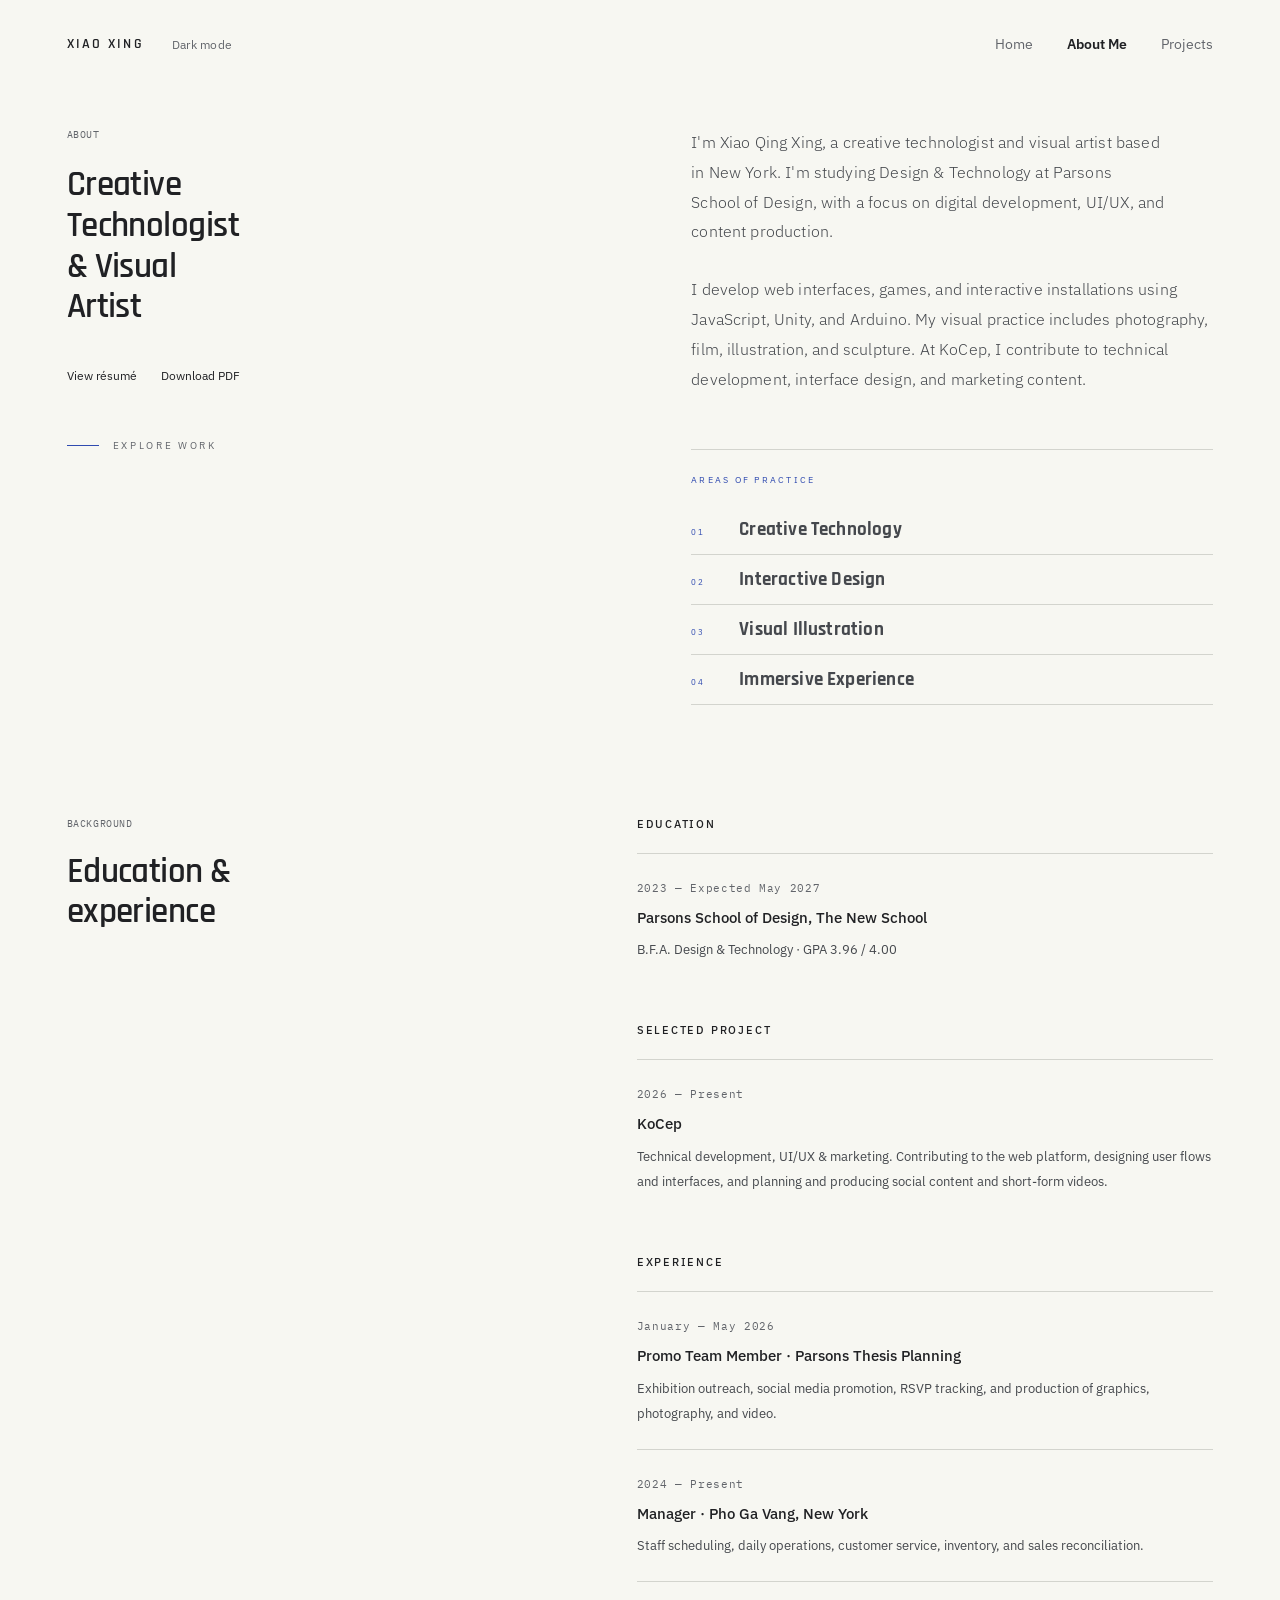
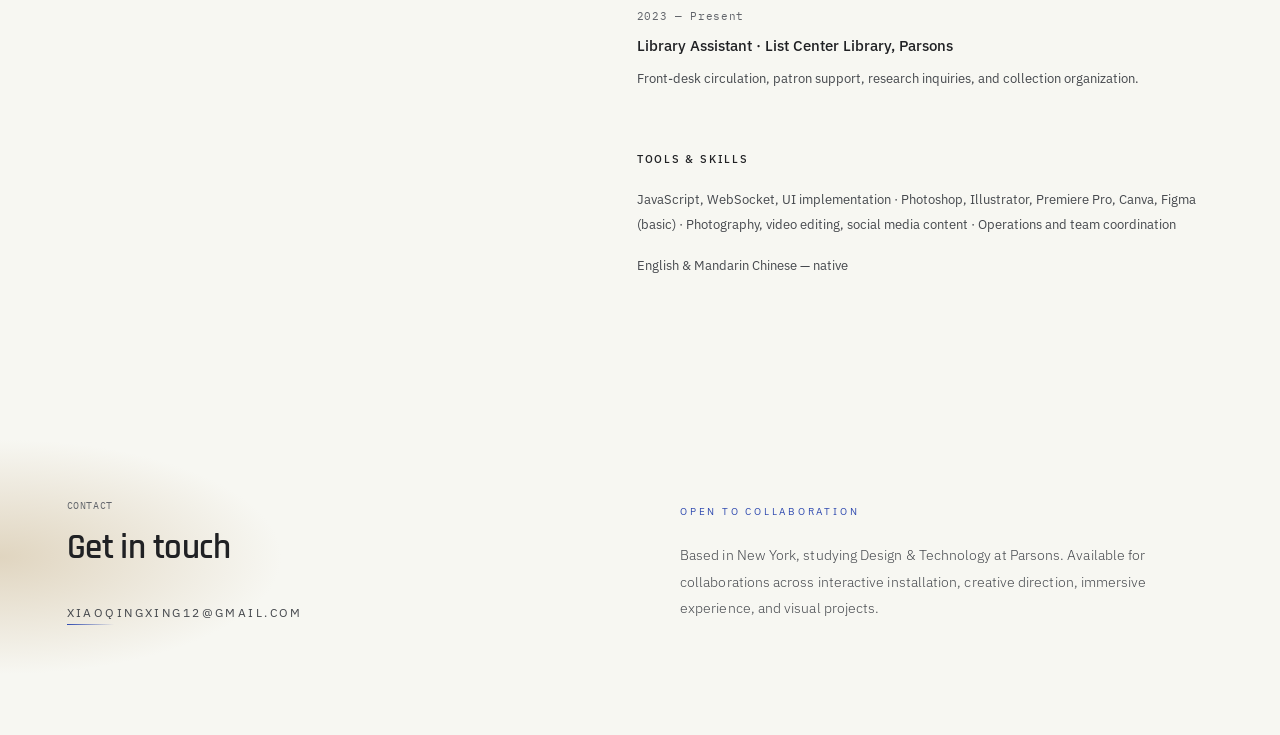
==== commit baa74003: "interface" ====
--- a/about.html
+++ b/about.html
@@ -7,7 +7,7 @@
   <title>About Me — XIAO XING</title>
   <link rel="icon" type="image/svg+xml" href="favicon.svg">
   <link
-    href="https://fonts.googleapis.com/css2?family=Playfair+Display:ital,wght@0,400;0,700;1,400;1,700&family=Montserrat:wght@300;400;500;600&display=swap"
+    href="https://fonts.googleapis.com/css2?family=Rajdhani:wght@400;500;600;700&amp;family=IBM+Plex+Sans:wght@300;400;500;600&amp;family=IBM+Plex+Mono:wght@400;500&amp;display=swap"
     rel="stylesheet">
   <link rel="stylesheet" href="style.css">
 </head>
--- a/style.css
+++ b/style.css
@@ -15,8 +15,9 @@
     --mid: rgba(255, 255, 255, 0.76);
     --accent: #c8ff47;
     --accent-lo: rgba(200, 255, 71, 0.12);
-    --serif: 'Playfair Display', serif;
-    --sans: 'Montserrat', sans-serif;
+    --display: 'Rajdhani', 'Arial Narrow', sans-serif;
+    --sans: 'IBM Plex Sans', Arial, sans-serif;
+    --mono: 'IBM Plex Mono', Consolas, monospace;
     --ease: cubic-bezier(0.16, 1, 0.3, 1);
     --ease2: cubic-bezier(0.45, 0, 0.55, 1);
     --pad: 80px;
@@ -119,7 +120,7 @@
 }
 
 .logo {
-    font-family: var(--serif);
+    font-family: var(--display);
     font-size: .92rem;
     font-weight: 400;
     letter-spacing: .48em;
@@ -269,7 +270,7 @@
 }
 
 .intro-inner h1 {
-    font-family: var(--serif);
+    font-family: var(--display);
     font-size: clamp(4.5rem, 10vw, 12rem);
     font-weight: 800;
     font-style: normal;
@@ -367,7 +368,7 @@
 }
 
 .about-sticky-title {
-    font-family: var(--serif);
+    font-family: var(--display);
     font-size: clamp(2.4rem, 3.8vw, 4.2rem);
     font-weight: 700;
     line-height: 1.14;
@@ -474,7 +475,7 @@
 }
 
 .about-closing-text {
-    font-family: var(--serif);
+    font-family: var(--display);
     font-size: clamp(1.6rem, 2.8vw, 2.8rem);
     font-weight: 700;
     color: rgba(255, 255, 255, 0.22);
@@ -516,7 +517,7 @@
 }
 
 .ct-header-left h2 {
-    font-family: var(--serif);
+    font-family: var(--display);
     font-size: clamp(2.2rem, 4vw, 4.6rem);
     font-weight: 700;
     line-height: 1.05;
@@ -679,7 +680,7 @@
 }
 
 .collage-title {
-    font-family: var(--serif);
+    font-family: var(--display);
     font-size: 1rem;
     font-style: normal;
     font-weight: 700;
@@ -734,7 +735,7 @@
 }
 
 .hscroll-header h2 {
-    font-family: var(--serif);
+    font-family: var(--display);
     font-size: clamp(2rem, 3.4vw, 3.8rem);
     font-weight: 700;
     line-height: 1.05;
@@ -854,7 +855,7 @@
 }
 
 .hcard-title {
-    font-family: var(--serif);
+    font-family: var(--display);
     font-size: 1rem;
     font-weight: 700;
     font-style: normal;
@@ -911,7 +912,7 @@
 }
 
 .contact-left h2 {
-    font-family: var(--serif);
+    font-family: var(--display);
     font-size: clamp(2.4rem, 4.6vw, 5rem);
     font-weight: 700;
     line-height: .96;
@@ -985,7 +986,7 @@
     letter-spacing: .04em;
     color: rgba(255, 255, 255, 0.35);
     line-height: 1.7;
-    font-family: var(--serif);
+    font-family: var(--display);
     font-style: italic;
 }
 
@@ -1009,7 +1010,7 @@
 }
 
 .page-hero h1 {
-    font-family: var(--serif);
+    font-family: var(--display);
     font-size: clamp(3rem, 5.8vw, 7rem);
     font-weight: 800;
     line-height: .95;
@@ -1110,7 +1111,7 @@
 }
 
 .year-marker-num {
-    font-family: var(--serif);
+    font-family: var(--display);
     font-size: 4.5rem;
     font-weight: 800;
     font-style: normal;
@@ -1288,7 +1289,7 @@
 }
 
 .project-title {
-    font-family: var(--serif);
+    font-family: var(--display);
     font-size: clamp(.96rem, 1.2vw, 1.36rem);
     font-weight: 700;
     font-style: normal;
@@ -1421,7 +1422,7 @@
 }
 
 .detail-title-block h1 {
-    font-family: var(--serif);
+    font-family: var(--display);
     font-size: clamp(2.6rem, 5vw, 6.5rem);
     font-weight: 800;
     font-style: normal;
@@ -1437,7 +1438,7 @@
 }
 
 .detail-year {
-    font-family: var(--serif);
+    font-family: var(--display);
     font-size: 1.7rem;
     font-weight: 700;
     font-style: normal;
@@ -1685,7 +1686,7 @@
 }
 
 .related-title {
-    font-family: var(--serif);
+    font-family: var(--display);
     font-size: .9rem;
     font-style: normal;
     font-weight: 700;
@@ -2229,7 +2230,7 @@
 
 .gal-postcard-title {
     display: block;
-    font-family: var(--serif);
+    font-family: var(--display);
     font-size: 12px;
     line-height: 1.3;
     color: var(--white);
@@ -2375,7 +2376,7 @@
 
 .archive-card-title {
     margin-top: 6px;
-    font-family: var(--serif);
+    font-family: var(--display);
     font-size: clamp(1rem, 1.35vw, 1.4rem);
     font-weight: 700;
     line-height: 1.18;
@@ -2622,7 +2623,7 @@
     border-bottom: 1px solid var(--line);
     border-radius: 0;
     color: var(--mid);
-    font-family: var(--serif);
+    font-family: var(--display);
     font-size: clamp(1rem, 1.5vw, 1.35rem);
     font-weight: 700;
     letter-spacing: .01em;
@@ -3184,7 +3185,7 @@
     nav a:not(.logo) {
         display: block;
         padding: 20px 0;
-        font-family: var(--serif);
+        font-family: var(--display);
         font-size: clamp(1.45rem, 6vw, 2.4rem);
         letter-spacing: .01em;
         text-transform: none;
@@ -3317,7 +3318,7 @@
 .kocep-art { padding: clamp(16px, 2vw, 32px); background: #fcf6f4; display: flex; align-items: center; justify-content: center; }
 .kocep-art img { width: 100%; height: auto; box-shadow: 0 12px 36px #37343e15; }
 .kocep-feature-copy { padding: clamp(28px, 4vw, 64px); display: flex; flex-direction: column; align-items: flex-start; justify-content: center; background: var(--surface); }
-.kocep-feature-copy h2 { margin: 24px 0; font: 400 clamp(2rem, 3.5vw, 4rem)/1.12 var(--serif); letter-spacing: -.03em; }
+.kocep-feature-copy h2 { margin: 24px 0; font: 400 clamp(2rem, 3.5vw, 4rem)/1.12 var(--display); letter-spacing: -.03em; }
 .kocep-feature-copy h2 em { color: var(--accent); }
 .kocep-feature-copy p { color: var(--mid); font-size: .85rem; line-height: 1.9; max-width: 380px; }
 .feature-cta { display: flex; gap: 64px; padding-bottom: 12px; border-bottom: 1px solid var(--accent); margin-top: 36px; font-size: .72rem; }
@@ -3365,7 +3366,7 @@
 .resume-actions a:first-child { background: var(--accent); color: var(--black); border-color: var(--accent); }
 .resume-actions a:hover { box-shadow: 0 0 0 2px var(--accent-lo); }
 .resume-section { padding: 40px var(--pad) 100px; display: grid; grid-template-columns: 1fr 1.2fr; gap: clamp(32px, 7vw, 110px); }
-.resume-heading h2 { margin-top: 22px; font: 400 clamp(2rem, 3.5vw, 3.6rem)/1.16 var(--serif); }
+.resume-heading h2 { margin-top: 22px; font: 400 clamp(2rem, 3.5vw, 3.6rem)/1.16 var(--display); }
 .resume-heading h2 em { color: var(--accent); }
 .resume-content h3 { margin: 38px 0 22px; font-size: .7rem; font-weight: 500; text-transform: uppercase; letter-spacing: .16em; color: var(--accent); }
 .resume-content h3:first-child { margin-top: 0; }
@@ -3422,7 +3423,7 @@
 .hero-explore span { transition: transform .2s; }
 .hero-footnote { position: absolute; bottom: 30px; inset-inline: var(--pad); display: flex; justify-content: space-between; gap: 24px; font: 400 .65rem/1.6 var(--sans); color: var(--dim); }
 .hero-footnote a { color: var(--white); }
-.hero-context, .section-label, .about-eyebrow, .page-hero-sub, .gallery-count-label, .archive-card-category, .archive-card-year, .resume-date { font-family: 'SFMono-Regular', Consolas, monospace; letter-spacing: .06em; }
+.hero-context, .section-label, .about-eyebrow, .page-hero-sub, .gallery-count-label, .archive-card-category, .archive-card-year, .resume-date { font-family: var(--mono); letter-spacing: .06em; }
 .section-label, .about-eyebrow { color: var(--dim); }
 .latest-work { padding-top: 30px; }
 .latest-caption { border-top: 1px solid var(--line); padding-top: 20px; }
@@ -3687,3 +3688,115 @@
     .home-page .intro-inner h1 { font-size: 10.5vw; }
     .home-page .hero-context { font-size: .5rem; gap: 16px; }
 }
+
+/* The project stays centered; browsing opens above the page without reflow. */
+.project-layout { max-width: 1320px; margin: 0 auto; padding: 120px var(--pad) 100px; }
+.project-layout .detail-main { min-width: 0; width: 100%; padding: 0; margin: 0; }
+.project-layout .detail-header { position: relative; z-index: 20; padding-right: 0; min-height: 48px; flex-wrap: wrap; }
+.work-browser { position: relative; margin-left: auto; flex: 0 0 172px; }
+.work-browser details { position: relative; }
+.work-browser-content {
+    position: absolute;
+    top: 100%;
+    right: 0;
+    width: min(340px, calc(100vw - 2 * var(--pad)));
+    max-height: calc(100svh - 180px);
+    overflow-y: auto;
+    overscroll-behavior: contain;
+    background: var(--black);
+    border: 1px solid var(--line);
+    padding: 24px;
+    box-shadow: 0 16px 48px rgb(0 0 0 / .12);
+}
+.work-browser summary { display: flex; align-items: center; justify-content: space-between; list-style: none; padding: 12px 0; background: transparent; font-size: .8rem; font-weight: 500; letter-spacing: -.02em; cursor: pointer; }
+.work-browser summary::-webkit-details-marker { display: none; }
+.work-browser summary::after { content: '+'; font-size: 1.2rem; font-weight: 300; color: var(--dim); }
+.work-browser details[open] summary::after { content: '−'; }
+
+.work-categories { display: flex; flex-direction: column; align-items: flex-start; gap: 2px; }
+.work-categories button { position: relative; border: 0; background: transparent; color: var(--dim); font: 400 .72rem/1.5 var(--sans); text-align: left; padding: 11px 0 11px 16px; min-height: 44px; cursor: pointer; transition: color .2s; }
+.work-categories button::before { content: ''; position: absolute; left: 0; top: 50%; width: 4px; height: 4px; border-radius: 50%; background: currentColor; opacity: 0; transform: translateY(-50%); }
+.work-categories button[aria-pressed="true"] { color: var(--white); font-weight: 500; }
+.work-categories button[aria-pressed="true"]::before { opacity: 1; }
+.work-categories button:hover { color: var(--white); }
+#work-count { margin: 24px 0 12px; font: .6rem/1.6 var(--mono); color: var(--dim); letter-spacing: .06em; }
+#work-list { list-style: none; max-height: max(180px, calc(100svh - 480px)); overflow-y: auto; overscroll-behavior: contain; padding: 2px 6px 2px 2px; scrollbar-width: thin; scrollbar-color: var(--line) transparent; }
+#work-list a { display: flex; justify-content: space-between; align-items: baseline; gap: 18px; min-height: 48px; padding: 14px 0; font-size: .74rem; line-height: 1.65; color: var(--dim); transition: color .2s; }
+#work-list a span { overflow-wrap: anywhere; }
+#work-list small { flex-shrink: 0; color: var(--dim); font: .58rem/1.6 var(--mono); }
+#work-list a:hover { color: var(--white); }
+#work-list a:hover span { text-decoration: underline; text-underline-offset: 5px; text-decoration-color: var(--line); }
+#work-list a[aria-current="page"] { color: var(--white); font-weight: 500; }
+#work-list a[aria-current="page"] span::after { content: 'Viewing'; display: block; margin-top: 4px; color: var(--dim); font: .56rem/1.5 var(--sans); }
+.work-index-link { display: block; border-top: 1px solid var(--line); margin-top: 20px; padding: 20px 0 12px; font-size: .68rem; color: var(--dim); }
+.work-index-link:hover { color: var(--white); }
+.work-browser :is(a, button, summary):focus-visible { outline: 2px solid var(--accent); outline-offset: 2px; }
+@media (max-width: 760px) {
+    .project-layout { padding-top: 128px; }
+    .project-layout .detail-header { gap: 12px 20px; }
+    .project-layout .detail-breadcrumb { flex-basis: 100%; order: 3; }
+    .project-layout .detail-header { padding-right: 0; }
+    .work-browser-content { max-height: calc(100svh - 172px); }
+    #work-list { max-height: 280px; }
+}
+
+/* Angular display lettering, with quieter text for reading and controls. */
+.intro-inner h1 { font-family: var(--display); font-weight: 600; letter-spacing: .06em; }
+#mainNav .logo { font-family: var(--display); font-weight: 600; letter-spacing: .16em; }
+.ct-header h2, .hscroll-header h2, .contact-left h2, .page-hero h1,
+.resume-heading h2, .about-sticky-title, .detail-title-block h1,
+.kocep-feature-copy h2 {
+    font-family: var(--display);
+    font-weight: 600;
+    letter-spacing: -.015em;
+    font-style: normal;
+}
+.archive-card-title, .home-page .hcard-title, .related-title {
+    font-family: var(--display);
+    font-weight: 600;
+    font-size: 1.15rem;
+    letter-spacing: .01em;
+}
+h1 em, h2 em, .about-closing-text em { font-style: normal; }
+
+/* Project detail: oversized type, an image stage, and a structured colophon. */
+.project-detail-page .detail-header { margin-bottom: clamp(36px, 6vw, 80px); border-bottom: 1px solid var(--line); }
+.project-detail-page .detail-breadcrumb { font-family: var(--mono); font-size: .6rem; letter-spacing: .04em; color: var(--dim); }
+.project-detail-page .detail-title-block { grid-template-columns: minmax(0, 1fr) auto; gap: 32px; margin-bottom: clamp(32px, 5vw, 64px); }
+.project-detail-page .detail-title-block h1 { font-size: clamp(3rem, 7vw, 7rem); line-height: .98; letter-spacing: -.025em; overflow-wrap: anywhere; }
+.project-detail-page .detail-meta { border-left: 1px solid var(--line); padding: 8px 0 8px 24px; align-items: flex-start; gap: 14px; max-width: 220px; }
+.project-detail-page .detail-year { font: 500 2.4rem/1 var(--display); color: var(--white); }
+.project-detail-page .detail-cat-label { font-family: var(--mono); font-size: .58rem; line-height: 1.7; letter-spacing: .03em; }
+.project-detail-page .detail-media { margin-bottom: 0; }
+.project-detail-page .gallery-main { background: var(--surface); border: 1px solid var(--line); margin: 0; aspect-ratio: 16/10; max-height: 78svh; }
+.project-detail-page .gallery-main img { padding: clamp(12px, 2vw, 28px); }
+.gallery-toolbar { display: flex; align-items: center; justify-content: space-between; gap: 20px; padding: 16px 0; }
+.gallery-label { font: .62rem var(--mono); color: var(--dim); }
+.gallery-controls { display: flex; align-items: center; gap: 8px; }
+.project-detail-page .gal-nav { position: static; transform: none; width: 44px; height: 44px; border: 1px solid var(--line); background: transparent; color: var(--white); }
+.project-detail-page .gal-nav:hover { background: var(--surface); border-color: var(--dim); }
+.project-detail-page .gal-counter { position: static; min-width: 56px; text-align: right; font: .62rem var(--mono); color: var(--dim); }
+.project-detail-page .gallery-thumbs { gap: 12px; padding: 4px 2px 16px; }
+.project-detail-page .gallery-thumbs .thumb { width: 96px; height: 64px; opacity: .6; }
+.project-detail-page .gallery-thumbs .thumb.active { opacity: 1; outline: 1px solid var(--white); outline-offset: 3px; border-color: transparent; }
+.project-detail-page :is(.gal-nav, .thumb):focus-visible { outline: 2px solid var(--accent); outline-offset: 3px; }
+.project-detail-page .detail-body { grid-template-columns: minmax(0, 1fr) minmax(0, 1.6fr); gap: clamp(32px, 6vw, 96px); margin: clamp(48px, 7vw, 100px) 0; padding: clamp(32px, 5vw, 64px) 0; border-color: var(--line); }
+.detail-overview-heading h2 { font: 600 clamp(1.6rem, 3vw, 2.4rem)/1.15 var(--display); }
+.project-detail-page .detail-description { font-size: 1rem; line-height: 1.9; font-weight: 400; letter-spacing: 0; max-width: 65ch; }
+.project-detail-page .detail-medium { margin-top: 28px; color: var(--dim); font: .68rem/1.9 var(--mono); }
+.project-detail-page .detail-experience { margin: 28px 0 0; padding: 12px 18px; border: 1px solid var(--line); font-size: .75rem; background: transparent; color: var(--white); }
+.project-detail-page .detail-experience:hover { background: var(--surface); border-color: var(--dim); }
+.detail-related-heading { display: flex; align-items: baseline; justify-content: space-between; gap: 20px; margin-bottom: 28px; }
+.project-detail-page .related-heading { font: 600 clamp(1.7rem, 3vw, 2.6rem)/1.2 var(--display); letter-spacing: -.01em; text-transform: none; color: var(--white); margin: 0; }
+.detail-related-heading .section-label { margin: 0; }
+.project-detail-page .related-grid { gap: 24px; }
+.project-detail-page .related-thumb img { opacity: 1; filter: none; }
+@media (max-width: 760px) {
+    .project-detail-page .detail-title-block { grid-template-columns: minmax(0, 1fr); gap: 24px; }
+    .project-detail-page .detail-meta { border-left: 0; padding: 0; flex-direction: row; align-items: baseline; max-width: none; gap: 20px; }
+    .project-detail-page .detail-year { font-size: 1.6rem; }
+    .project-detail-page .detail-body { grid-template-columns: minmax(0, 1fr); }
+    .detail-related-heading { flex-direction: column; gap: 12px; }
+    .project-detail-page .related-grid { grid-template-columns: minmax(0, 1fr); gap: 32px; }
+    .project-detail-page .gallery-main { aspect-ratio: 4/3; }
+}
